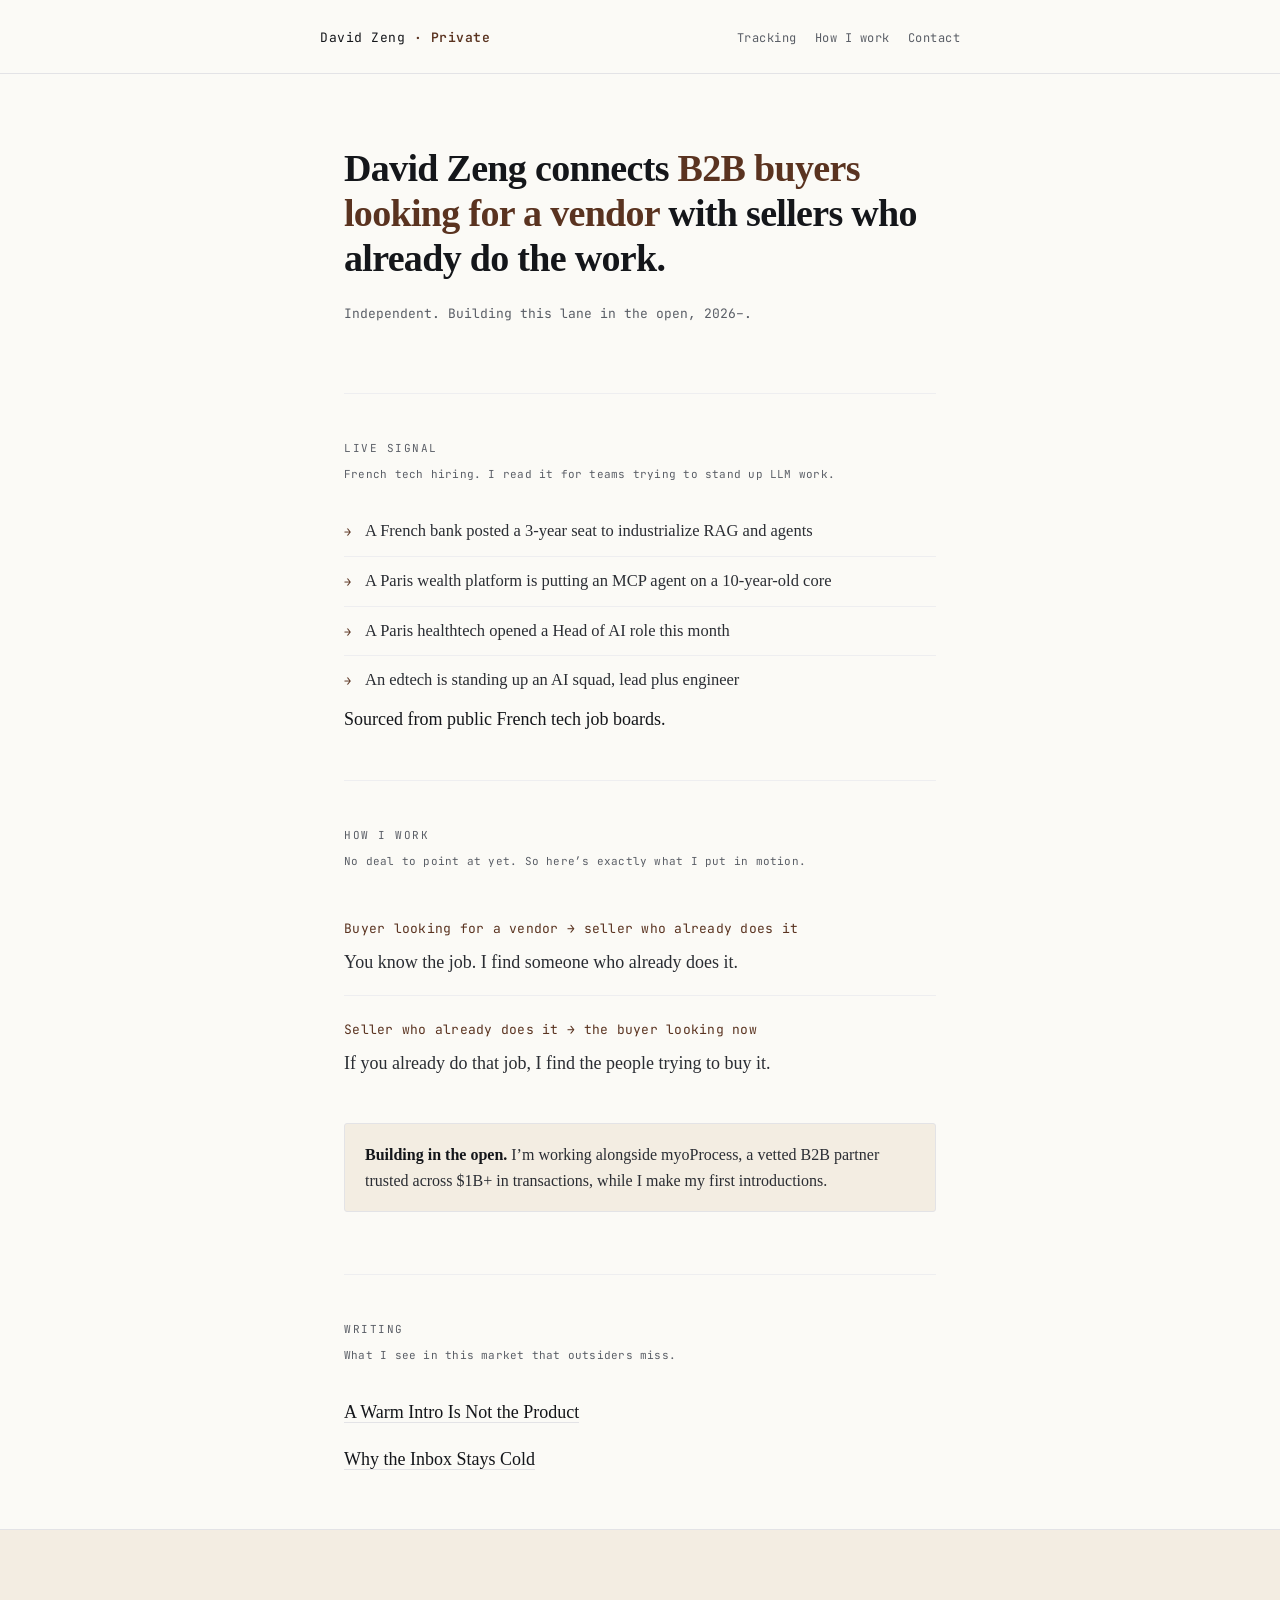
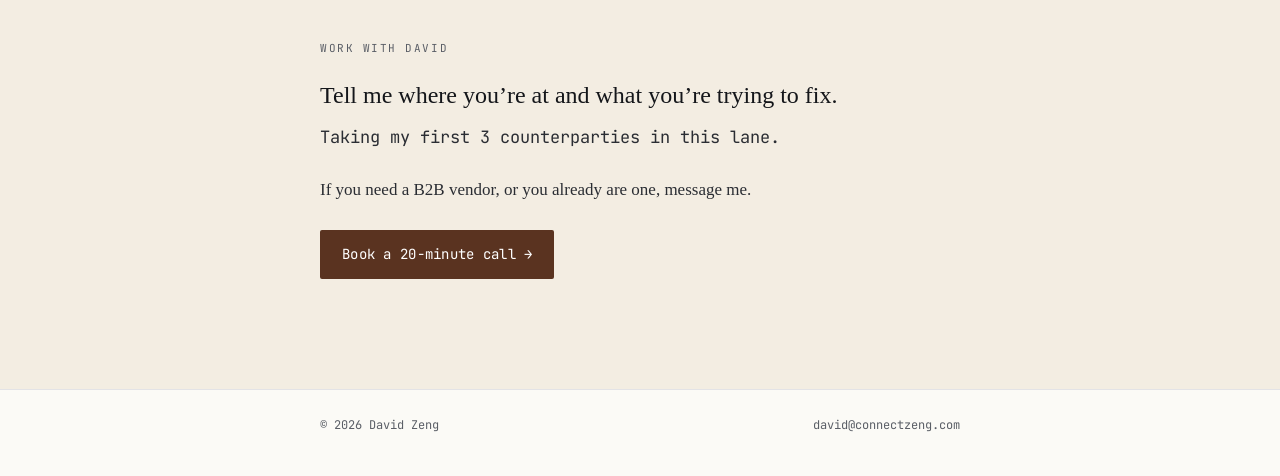
==== index.html @ 93f48856 "Initial commit" ====
<!doctype html>
<html lang="en">
<head>
<meta charset="UTF-8" />
<meta name="viewport" content="width=device-width, initial-scale=1.0" />
<title>David Zeng · Private</title>
<meta name="description" content="David Zeng connects B2B buyers looking for a vendor with sellers who already do the work." />
<style>
  @import url("https://fonts.googleapis.com/css2?family=JetBrains+Mono:wght@400;500;600&display=swap");
  :root{
    /* ---- KNOBS (filled from interview) ---- */
    --accent:#5a3320;--accent-soft:#7a4a30;--bg:#fbfaf6;--bg-soft:#f3ede2;
    /* ---- LOCKED editorial DNA — never edit ---- */
    --ink:#14161a;--ink-soft:#2a2d33;--sub:#5a5e66;--rule:#e3e3e6;--rule-soft:#eeeef0;
    --serif:"Charter","Iowan Old Style","Apple Garamond","Baskerville","Georgia","Times New Roman",serif;
    --mono:"JetBrains Mono","SF Mono","Menlo","Consolas",monospace;
  }
  *{box-sizing:border-box} html{-webkit-text-size-adjust:100%}
  body{margin:0;background:var(--bg);color:var(--ink);font-family:var(--serif);font-size:18px;line-height:1.62;font-feature-settings:"kern" 1,"liga" 1,"onum" 1;-webkit-font-smoothing:antialiased;text-rendering:optimizeLegibility}
  .wrap{max-width:640px;margin:0 auto;padding:0 24px}
  .label{font-family:var(--mono);font-size:11px;letter-spacing:.14em;text-transform:uppercase;color:var(--sub)}
  header{border-bottom:1px solid var(--rule)}
  .topbar{display:flex;align-items:baseline;justify-content:space-between;padding:22px 0;gap:16px}
  .brand{font-family:var(--mono);font-size:13px;letter-spacing:.04em}
  .brand b{color:var(--accent);font-weight:600}
  nav a{font-family:var(--mono);font-size:12px;letter-spacing:.04em;color:var(--sub);text-decoration:none;margin-left:18px}
  nav a:hover{color:var(--accent)}
  .hero{padding:72px 0 56px}
  .hero h1{font-weight:600;font-size:38px;line-height:1.18;letter-spacing:-.018em;margin:0 0 22px}
  .hero h1 .em{color:var(--accent)}
  .hero .meta{font-family:var(--mono);font-size:13px;color:var(--sub)}
  section{padding:46px 0;border-top:1px solid var(--rule-soft)}
  .sec-label{display:block;margin-bottom:8px}
  .sec-note{font-family:var(--mono);font-size:11px;color:var(--sub);margin:0 0 24px;letter-spacing:.02em}
  .feed{list-style:none;margin:0;padding:0}
  .feed li{display:flex;gap:14px;align-items:baseline;padding:11px 0;border-bottom:1px solid var(--rule-soft)}
  .feed li:last-child{border-bottom:0}
  .feed .dot{color:var(--accent);font-family:var(--mono);font-size:12px;flex:none}
  .feed .txt{font-size:16.5px;color:var(--ink-soft)}
  .feed .src{color:var(--sub);font-style:italic;font-size:15px;margin-top:16px}
  .how{margin:0;padding:0;list-style:none}
  .how li{padding:18px 0;border-bottom:1px solid var(--rule-soft)}
  .how li:last-child{border-bottom:0}
  .how .pair{font-family:var(--mono);color:var(--accent);font-size:13px;letter-spacing:.02em}
  .how .desc{display:block;margin-top:6px;color:var(--ink-soft)}
  .openly{background:var(--bg-soft);border:1px solid var(--rule);border-radius:3px;padding:18px 20px;margin-top:26px;font-size:16px;color:var(--ink-soft)}
  .openly b{color:var(--ink);font-weight:600}
  .essays{margin:0;padding:0;list-style:none}
  .essays li{padding:9px 0}
  .essays a{color:var(--ink);text-decoration:none;border-bottom:1px solid var(--rule)}
  .essays a:hover{color:var(--accent);border-color:var(--accent)}
  .cta{background:var(--bg-soft);border-top:1px solid var(--rule)}
  .cta-inner{padding:56px 0 64px}
  .cta h2{font-weight:500;font-size:24px;margin:14px 0 10px}
  .scarcity{font-family:var(--mono);font-size:13px;color:var(--accent-soft);margin:0 0 24px}
  .cta p{color:var(--ink-soft);font-size:17px;max-width:52ch}
  .book{display:inline-block;margin-top:10px;font-family:var(--mono);font-size:14px;letter-spacing:.02em;color:#fff;background:var(--accent);padding:13px 22px;text-decoration:none;border-radius:2px}
  .book:hover{background:var(--accent-soft)}
  footer{border-top:1px solid var(--rule)}
  .foot{padding:26px 0 40px;font-family:var(--mono);font-size:12px;color:var(--sub);display:flex;justify-content:space-between}
  .foot a{color:var(--sub);text-decoration:none}
  @media (max-width:560px){.hero h1{font-size:28px}nav a:first-child{margin-left:0}}
</style>
</head>
<body>
<header>
  <div class="wrap topbar">
    <span class="brand">David Zeng <b>· Private</b></span>
    <nav><a href="#tracking">Tracking</a><a href="#work">How I work</a><a href="#contact">Contact</a></nav>
  </div>
</header>
<main class="wrap">
  <div class="hero">
    <h1>David Zeng connects <span class="em">B2B buyers looking for a vendor</span> with sellers who already do the work.</h1>
    <p class="meta">Independent. Building this lane in the open, 2026&ndash;.</p>
  </div>

  <!-- LIVE SIGNAL — real public-data pulls. NEVER fabricate an item. -->
  <section id="tracking">
    <span class="label sec-label">Live signal</span>
    <p class="sec-note">French tech hiring. I read it for teams trying to stand up LLM work.</p>
    <ul class="feed">
      <li><span class="dot">→</span><span class="txt">A French bank posted a 3-year seat to industrialize RAG and agents</span></li>
      <li><span class="dot">→</span><span class="txt">A Paris wealth platform is putting an MCP agent on a 10-year-old core</span></li>
      <li><span class="dot">→</span><span class="txt">A Paris healthtech opened a Head of AI role this month</span></li>
      <li><span class="dot">→</span><span class="txt">An edtech is standing up an AI squad, lead plus engineer</span></li>
    </ul>
    <p class="feed src">Sourced from public French tech job boards.</p>
  </section>

  <!-- HOW I WORK — the match as a service. LOCKED sec-note. -->
  <section id="work">
    <span class="label sec-label">How I work</span>
    <p class="sec-note">No deal to point at yet. So here&rsquo;s exactly what I put in motion.</p>
    <ul class="how">
      <li>
        <span class="pair">Buyer looking for a vendor &rarr; seller who already does it</span>
        <span class="desc">You know the job. I find someone who already does it.</span>
      </li>
      <li>
        <span class="pair">Seller who already does it &rarr; the buyer looking now</span>
        <span class="desc">If you already do that job, I find the people trying to buy it.</span>
      </li>
    </ul>
    <!-- LOCKED white-label line — never reword. -->
    <p class="openly">
      <b>Building in the open.</b> I&rsquo;m working alongside myoProcess, a vetted B2B partner trusted across $1B+ in transactions, while I make my first introductions.
    </p>
  </section>

  <section id="writing">
    <span class="label sec-label">Writing</span>
    <p class="sec-note">What I see in this market that outsiders miss.</p>
    <ul class="essays">
      <li><a href="thesis-1.html">A Warm Intro Is Not the Product</a></li>
      <li><a href="thesis-2.html">Why the Inbox Stays Cold</a></li>
    </ul>
  </section>
</main>

<section class="cta" id="contact">
  <div class="wrap cta-inner">
    <span class="label">Work with David</span>
    <h2>Tell me where you&rsquo;re at and what you&rsquo;re trying to fix.</h2>
    <p class="scarcity">Taking my first 3 counterparties in this lane.</p>
    <p>If you need a B2B vendor, or you already are one, message me.</p>
    <a class="book" href="https://cal.com/david-zeng/intro-call-with-david" target="_blank" rel="noopener">Book a 20-minute call &rarr;</a>
  </div>
</section>

<footer>
  <div class="wrap foot"><span>&copy; 2026 David Zeng</span><a href="mailto:david@connectzeng.com">david@connectzeng.com</a></div>
</footer>
</body>
</html>
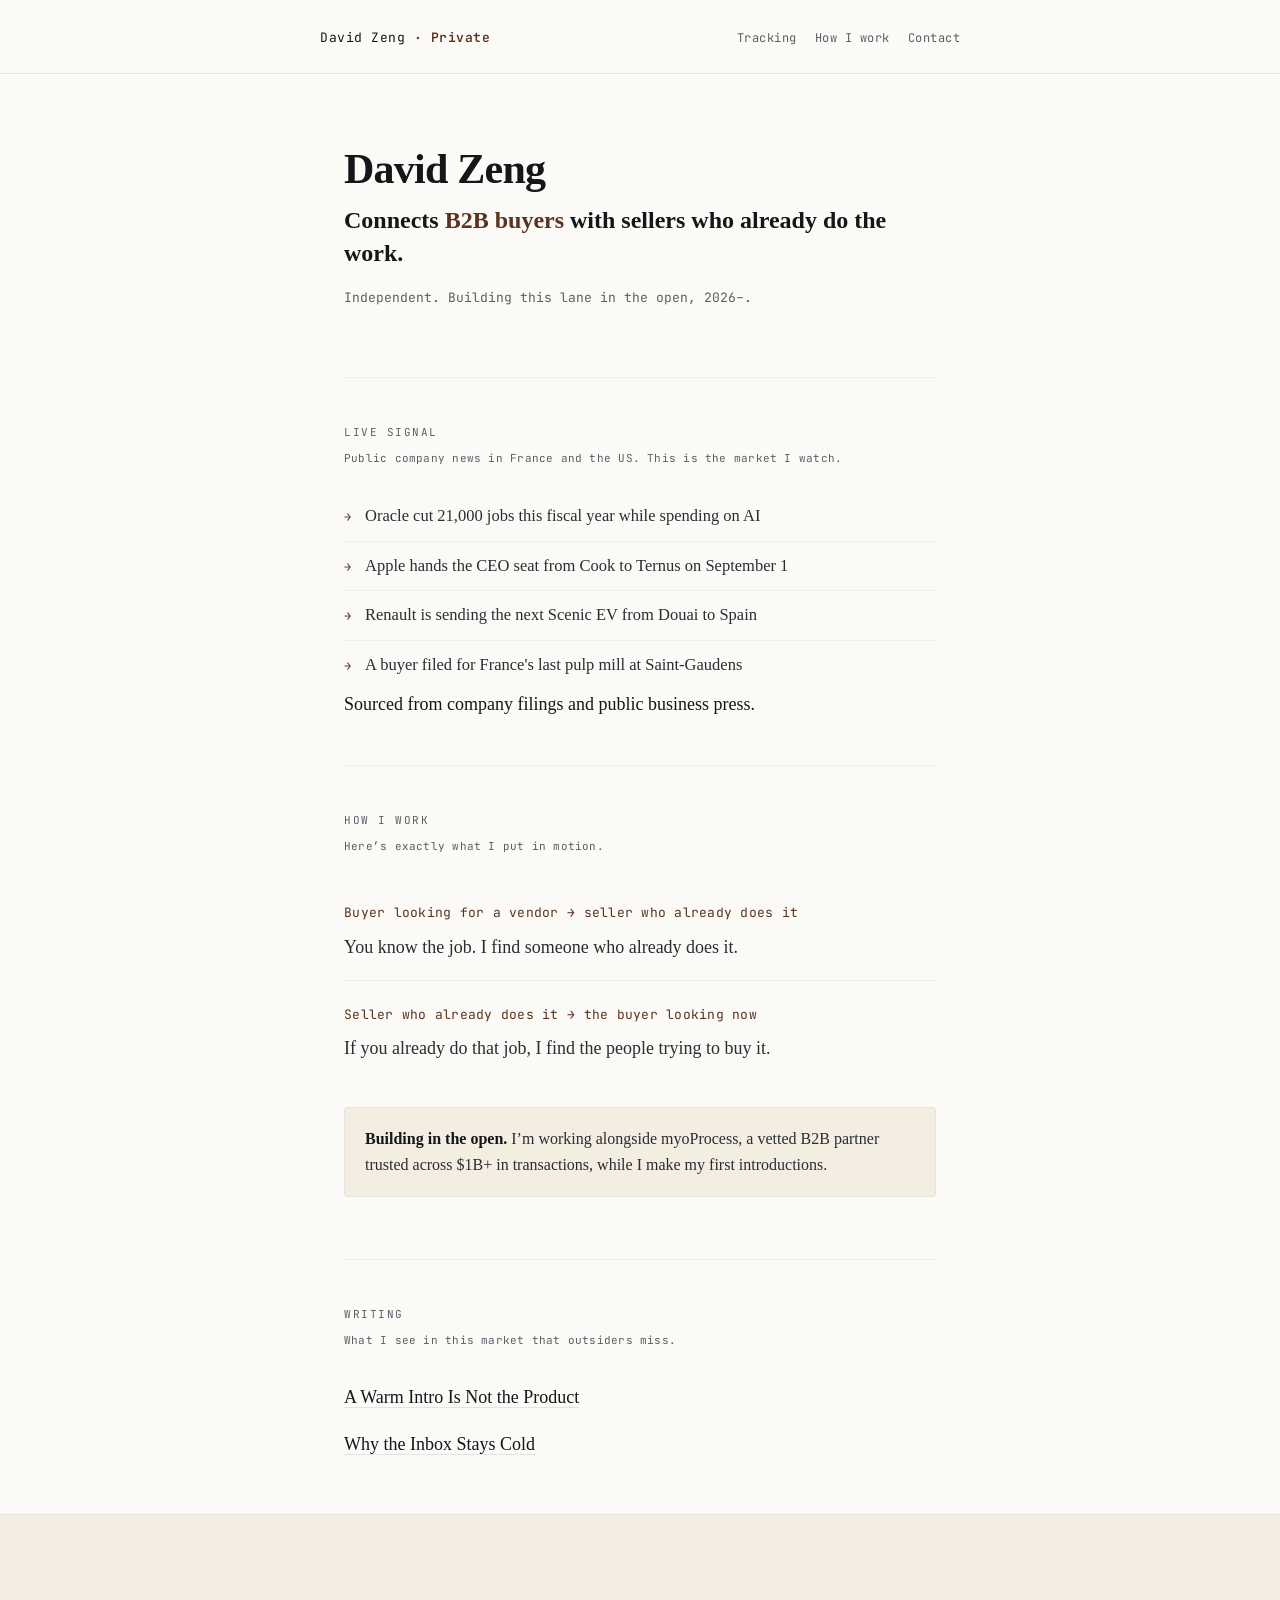
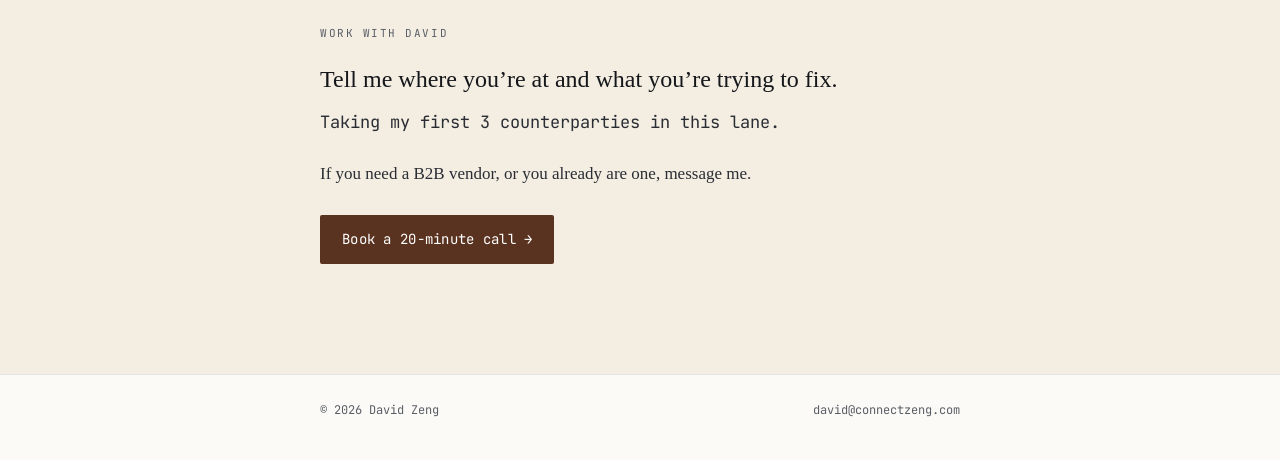
==== commit 37c06fd9: "Improved" ====
--- a/index.html
+++ b/index.html
@@ -4,7 +4,7 @@
 <meta charset="UTF-8" />
 <meta name="viewport" content="width=device-width, initial-scale=1.0" />
 <title>David Zeng · Private</title>
-<meta name="description" content="David Zeng connects B2B buyers looking for a vendor with sellers who already do the work." />
+<meta name="description" content="David Zeng connects B2B buyers with sellers who already do the work." />
 <style>
   @import url("https://fonts.googleapis.com/css2?family=JetBrains+Mono:wght@400;500;600&display=swap");
   :root{
@@ -26,8 +26,9 @@
   nav a{font-family:var(--mono);font-size:12px;letter-spacing:.04em;color:var(--sub);text-decoration:none;margin-left:18px}
   nav a:hover{color:var(--accent)}
   .hero{padding:72px 0 56px}
-  .hero h1{font-weight:600;font-size:38px;line-height:1.18;letter-spacing:-.018em;margin:0 0 22px}
-  .hero h1 .em{color:var(--accent)}
+  .hero h1{font-weight:600;font-size:42px;line-height:1.1;letter-spacing:-.018em;margin:0 0 12px}
+  .hero .claim{font-size:24px;line-height:1.35;font-weight:600;color:var(--ink);margin:0 0 18px}
+  .hero .claim .em{color:var(--accent)}
   .hero .meta{font-family:var(--mono);font-size:13px;color:var(--sub)}
   section{padding:46px 0;border-top:1px solid var(--rule-soft)}
   .sec-label{display:block;margin-bottom:8px}
@@ -59,7 +60,7 @@
   footer{border-top:1px solid var(--rule)}
   .foot{padding:26px 0 40px;font-family:var(--mono);font-size:12px;color:var(--sub);display:flex;justify-content:space-between}
   .foot a{color:var(--sub);text-decoration:none}
-  @media (max-width:560px){.hero h1{font-size:28px}nav a:first-child{margin-left:0}}
+  @media (max-width:560px){.hero h1{font-size:32px}nav a:first-child{margin-left:0}}
 </style>
 </head>
 <body>
@@ -71,27 +72,28 @@
 </header>
 <main class="wrap">
   <div class="hero">
-    <h1>David Zeng connects <span class="em">B2B buyers looking for a vendor</span> with sellers who already do the work.</h1>
+    <h1>David Zeng</h1>
+    <p class="claim">Connects <span class="em">B2B buyers</span> with sellers who already do the work.</p>
     <p class="meta">Independent. Building this lane in the open, 2026&ndash;.</p>
   </div>
 
   <!-- LIVE SIGNAL — real public-data pulls. NEVER fabricate an item. -->
   <section id="tracking">
     <span class="label sec-label">Live signal</span>
-    <p class="sec-note">French tech hiring. I read it for teams trying to stand up LLM work.</p>
+    <p class="sec-note">Public company news in France and the US. This is the market I watch.</p>
     <ul class="feed">
-      <li><span class="dot">→</span><span class="txt">A French bank posted a 3-year seat to industrialize RAG and agents</span></li>
-      <li><span class="dot">→</span><span class="txt">A Paris wealth platform is putting an MCP agent on a 10-year-old core</span></li>
-      <li><span class="dot">→</span><span class="txt">A Paris healthtech opened a Head of AI role this month</span></li>
-      <li><span class="dot">→</span><span class="txt">An edtech is standing up an AI squad, lead plus engineer</span></li>
+      <li><span class="dot">→</span><span class="txt">Oracle cut 21,000 jobs this fiscal year while spending on AI</span></li>
+      <li><span class="dot">→</span><span class="txt">Apple hands the CEO seat from Cook to Ternus on September 1</span></li>
+      <li><span class="dot">→</span><span class="txt">Renault is sending the next Scenic EV from Douai to Spain</span></li>
+      <li><span class="dot">→</span><span class="txt">A buyer filed for France's last pulp mill at Saint-Gaudens</span></li>
     </ul>
-    <p class="feed src">Sourced from public French tech job boards.</p>
+    <p class="feed src">Sourced from company filings and public business press.</p>
   </section>
 
   <!-- HOW I WORK — the match as a service. LOCKED sec-note. -->
   <section id="work">
     <span class="label sec-label">How I work</span>
-    <p class="sec-note">No deal to point at yet. So here&rsquo;s exactly what I put in motion.</p>
+    <p class="sec-note">Here&rsquo;s exactly what I put in motion.</p>
     <ul class="how">
       <li>
         <span class="pair">Buyer looking for a vendor &rarr; seller who already does it</span>
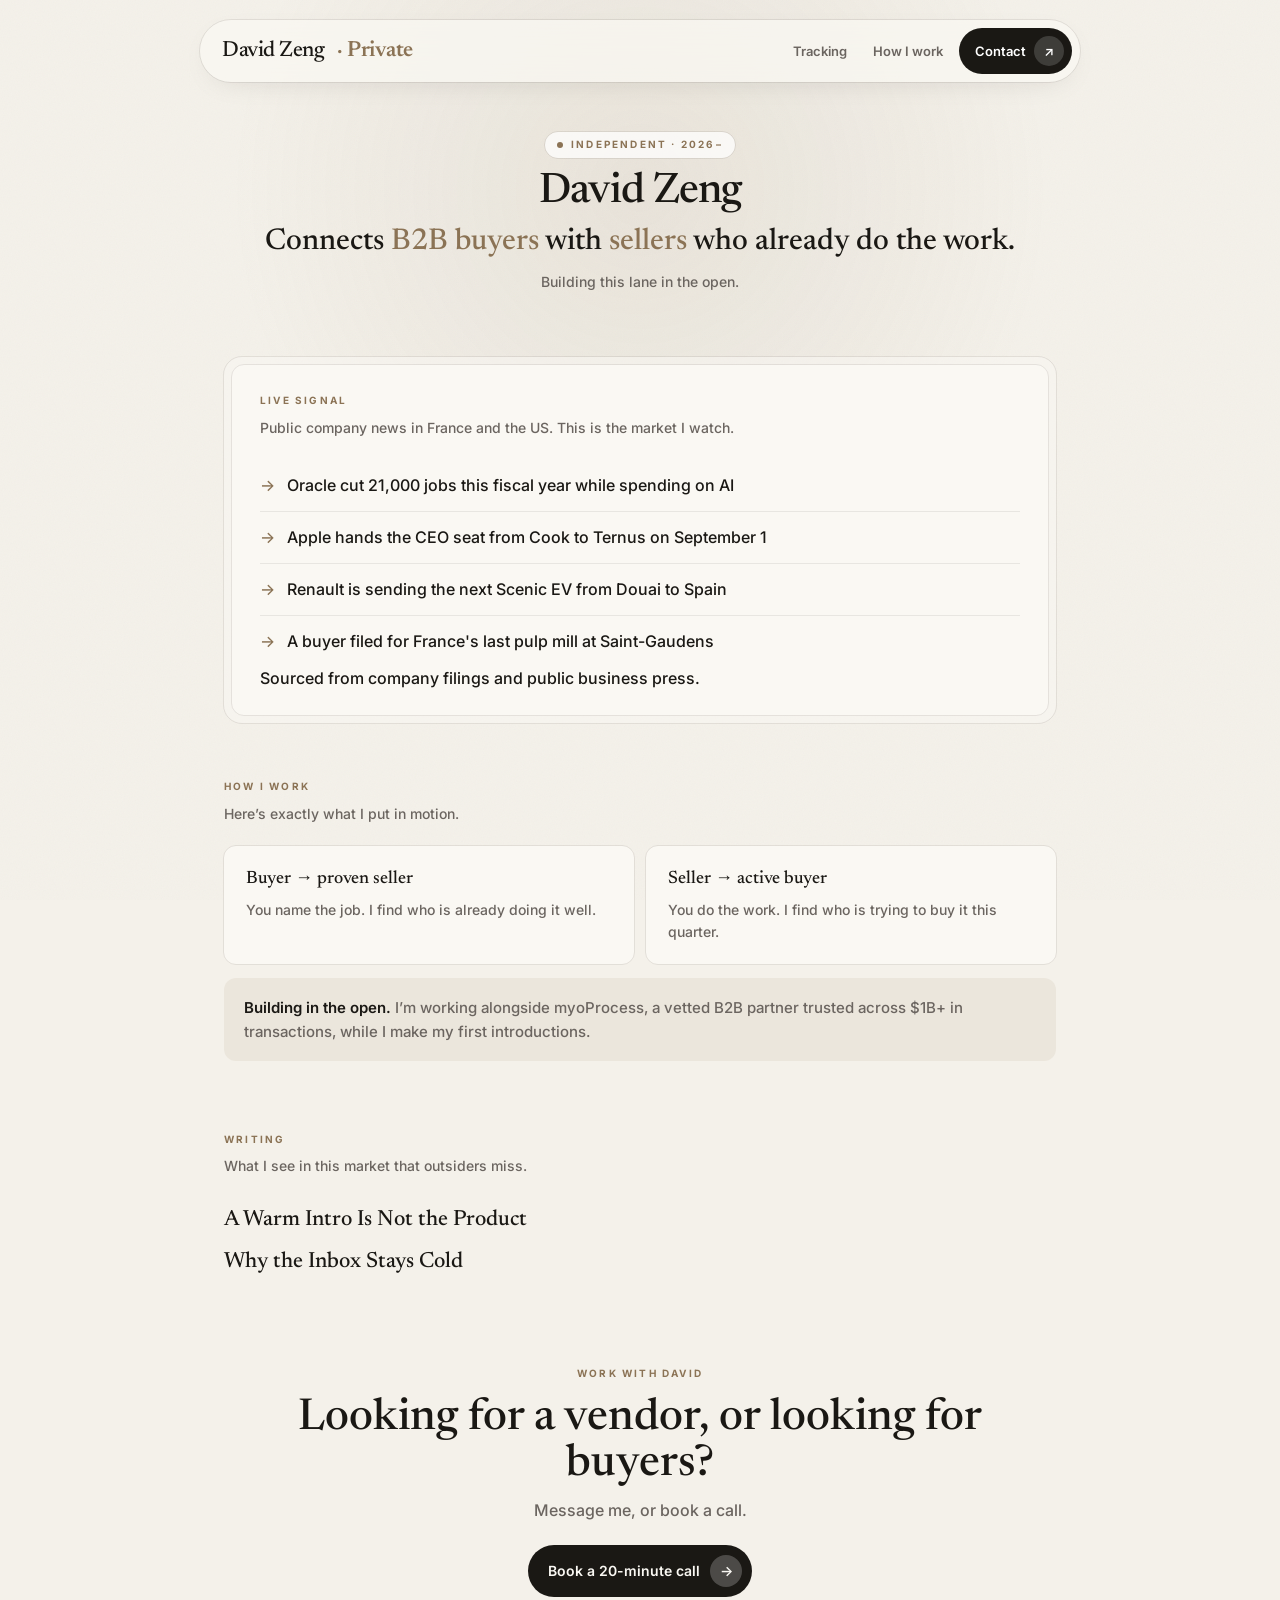
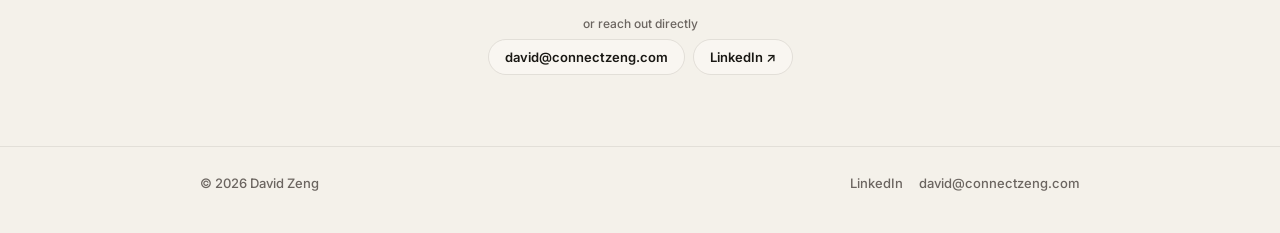
==== commit 8584737f: "Improved visual" ====
--- a/index.html
+++ b/index.html
@@ -5,89 +5,115 @@
 <meta name="viewport" content="width=device-width, initial-scale=1.0" />
 <title>David Zeng · Private</title>
 <meta name="description" content="David Zeng connects B2B buyers with sellers who already do the work." />
+<meta name="theme-color" content="#F4F1EA" />
+<link rel="icon" type="image/svg+xml" href="logo.svg" />
 <style>
-  @import url("https://fonts.googleapis.com/css2?family=JetBrains+Mono:wght@400;500;600&display=swap");
+  @import url("https://fonts.googleapis.com/css2?family=Inter:wght@400;500;600;700&family=Newsreader:opsz,ital,wght@6..72,0,400;6..72,0,500;6..72,0,600;6..72,1,500&display=swap");
   :root{
-    /* ---- KNOBS (filled from interview) ---- */
-    --accent:#5a3320;--accent-soft:#7a4a30;--bg:#fbfaf6;--bg-soft:#f3ede2;
-    /* ---- LOCKED editorial DNA — never edit ---- */
-    --ink:#14161a;--ink-soft:#2a2d33;--sub:#5a5e66;--rule:#e3e3e6;--rule-soft:#eeeef0;
-    --serif:"Charter","Iowan Old Style","Apple Garamond","Baskerville","Georgia","Times New Roman",serif;
-    --mono:"JetBrains Mono","SF Mono","Menlo","Consolas",monospace;
+    --accent:#8B7355;--accent-ink:#1A1814;--bg:#F4F1EA;--surface:#FAF8F3;--chip:#EBE6DC;
+    --ink:#1A1814;--mute:#6B6560;--ring:rgba(26,24,20,.08);
+    --serif:"Newsreader",Georgia,"Times New Roman",serif;
+    --sans:"Inter",system-ui,sans-serif;
   }
   *{box-sizing:border-box} html{-webkit-text-size-adjust:100%}
-  body{margin:0;background:var(--bg);color:var(--ink);font-family:var(--serif);font-size:18px;line-height:1.62;font-feature-settings:"kern" 1,"liga" 1,"onum" 1;-webkit-font-smoothing:antialiased;text-rendering:optimizeLegibility}
-  .wrap{max-width:640px;margin:0 auto;padding:0 24px}
-  .label{font-family:var(--mono);font-size:11px;letter-spacing:.14em;text-transform:uppercase;color:var(--sub)}
-  header{border-bottom:1px solid var(--rule)}
-  .topbar{display:flex;align-items:baseline;justify-content:space-between;padding:22px 0;gap:16px}
-  .brand{font-family:var(--mono);font-size:13px;letter-spacing:.04em}
-  .brand b{color:var(--accent);font-weight:600}
-  nav a{font-family:var(--mono);font-size:12px;letter-spacing:.04em;color:var(--sub);text-decoration:none;margin-left:18px}
-  nav a:hover{color:var(--accent)}
-  .hero{padding:72px 0 56px}
-  .hero h1{font-weight:600;font-size:42px;line-height:1.1;letter-spacing:-.018em;margin:0 0 12px}
-  .hero .claim{font-size:24px;line-height:1.35;font-weight:600;color:var(--ink);margin:0 0 18px}
+  body{margin:0;background:var(--bg);color:var(--ink);font-family:var(--sans);font-size:16px;line-height:1.55;font-weight:500;-webkit-font-smoothing:antialiased}
+  body::before{content:"";position:fixed;inset:0;pointer-events:none;z-index:0;opacity:.035;background-image:url("data:image/svg+xml,%3Csvg xmlns='http://www.w3.org/2000/svg' width='160' height='160'%3E%3Cfilter id='n'%3E%3CfeTurbulence type='fractalNoise' baseFrequency='0.85' numOctaves='3'/%3E%3C/filter%3E%3Crect width='100%25' height='100%25' filter='url(%23n)'/%3E%3C/svg%3E")}
+  body::after{content:"";position:fixed;left:50%;top:-220px;z-index:0;width:820px;height:820px;margin-left:-410px;border-radius:50%;pointer-events:none;background:radial-gradient(closest-side, rgba(139,115,85,.11), transparent)}
+  .wrap{max-width:880px;margin:0 auto;padding:0 24px;position:relative;z-index:1}
+  .label{font-size:10px;letter-spacing:.22em;text-transform:uppercase;color:var(--accent);font-weight:700}
+  header{position:sticky;top:0;z-index:20;padding:20px 16px 0}
+  .topbar{display:flex;align-items:center;justify-content:space-between;gap:16px;max-width:880px;margin:0 auto;padding:8px 8px 8px 22px;border-radius:999px;background:rgba(250,248,243,.72);backdrop-filter:blur(18px);-webkit-backdrop-filter:blur(18px);box-shadow:0 8px 32px -16px rgba(26,24,20,.18);outline:1px solid var(--ring)}
+  .brand{font-family:var(--serif);font-size:22px;font-weight:500;letter-spacing:-.02em;line-height:1;display:inline-block}
+  .brand b{color:var(--accent);font-weight:600;margin-left:.35em}
+  nav{display:flex;align-items:center;gap:6px}
+  nav a{color:var(--mute);text-decoration:none;font-size:13px;font-weight:600;padding:8px 10px}
+  nav a:hover{color:var(--ink)}
+  nav a.nav-cta{display:inline-flex;align-items:center;gap:8px;background:var(--ink);color:#fff;border-radius:999px;padding:8px 8px 8px 16px}
+  nav a.nav-cta:hover{color:#fff}
+  .nav-cta i{display:grid;place-items:center;width:30px;height:30px;border-radius:50%;background:rgba(255,255,255,.16);font-style:normal}
+  .hero{padding:48px 0 36px;text-align:center}
+  .badge{display:inline-flex;align-items:center;gap:8px;border-radius:999px;background:rgba(255,255,255,.72);padding:5px 12px;margin-bottom:12px;font-size:10px;letter-spacing:.22em;text-transform:uppercase;color:var(--accent);font-weight:700;outline:1px solid var(--ring)}
+  .badge span{width:6px;height:6px;border-radius:50%;background:var(--accent)}
+  .hero h1{font-family:var(--serif);font-weight:500;font-size:clamp(28px,4.5vw,42px);line-height:1.05;letter-spacing:-.02em;margin:0 0 10px}
+  .hero .claim{font-family:var(--serif);font-size:clamp(20px,3.2vw,30px);line-height:1.25;font-weight:500;color:var(--ink);margin:0 auto 10px;max-width:none;white-space:nowrap}
   .hero .claim .em{color:var(--accent)}
-  .hero .meta{font-family:var(--mono);font-size:13px;color:var(--sub)}
-  section{padding:46px 0;border-top:1px solid var(--rule-soft)}
+  .hero .meta{color:var(--mute);font-size:14px;margin:0}
+  section{padding:28px 0}
+  .card{background:rgba(250,248,243,.5);border-radius:18px;padding:8px;outline:1px solid var(--ring)}
+  .card-in{background:var(--surface);border-radius:12px;padding:28px 28px 24px;outline:1px solid var(--ring)}
   .sec-label{display:block;margin-bottom:8px}
-  .sec-note{font-family:var(--mono);font-size:11px;color:var(--sub);margin:0 0 24px;letter-spacing:.02em}
+  .sec-note{color:var(--mute);margin:0 0 22px;font-size:14px}
   .feed{list-style:none;margin:0;padding:0}
-  .feed li{display:flex;gap:14px;align-items:baseline;padding:11px 0;border-bottom:1px solid var(--rule-soft)}
+  .feed li{display:flex;gap:12px;align-items:baseline;padding:13px 0;border-bottom:1px solid var(--ring)}
   .feed li:last-child{border-bottom:0}
-  .feed .dot{color:var(--accent);font-family:var(--mono);font-size:12px;flex:none}
-  .feed .txt{font-size:16.5px;color:var(--ink-soft)}
-  .feed .src{color:var(--sub);font-style:italic;font-size:15px;margin-top:16px}
-  .how{margin:0;padding:0;list-style:none}
-  .how li{padding:18px 0;border-bottom:1px solid var(--rule-soft)}
-  .how li:last-child{border-bottom:0}
-  .how .pair{font-family:var(--mono);color:var(--accent);font-size:13px;letter-spacing:.02em}
-  .how .desc{display:block;margin-top:6px;color:var(--ink-soft)}
-  .openly{background:var(--bg-soft);border:1px solid var(--rule);border-radius:3px;padding:18px 20px;margin-top:26px;font-size:16px;color:var(--ink-soft)}
+  .feed .dot{color:var(--accent);flex:none}
+  .feed .txt{font-size:16px;color:var(--ink)}
+  .feed .src{color:var(--mute);font-size:13px;margin:16px 0 0}
+  .how{margin:0;padding:0;list-style:none;display:grid;gap:12px}
+  @media (min-width:700px){.how{grid-template-columns:1fr 1fr}}
+  .how li{background:var(--surface);border-radius:12px;padding:22px;outline:1px solid var(--ring)}
+  .how .pair{display:block;font-family:var(--serif);color:var(--ink);font-size:18px;line-height:1.25}
+  .how .desc{display:block;margin-top:8px;color:var(--mute);font-size:14px}
+  .openly{background:var(--chip);border-radius:12px;padding:18px 20px;margin-top:14px;font-size:15px;color:var(--mute)}
   .openly b{color:var(--ink);font-weight:600}
   .essays{margin:0;padding:0;list-style:none}
-  .essays li{padding:9px 0}
-  .essays a{color:var(--ink);text-decoration:none;border-bottom:1px solid var(--rule)}
-  .essays a:hover{color:var(--accent);border-color:var(--accent)}
-  .cta{background:var(--bg-soft);border-top:1px solid var(--rule)}
-  .cta-inner{padding:56px 0 64px}
-  .cta h2{font-weight:500;font-size:24px;margin:14px 0 10px}
-  .scarcity{font-family:var(--mono);font-size:13px;color:var(--accent-soft);margin:0 0 24px}
-  .cta p{color:var(--ink-soft);font-size:17px;max-width:52ch}
-  .book{display:inline-block;margin-top:10px;font-family:var(--mono);font-size:14px;letter-spacing:.02em;color:#fff;background:var(--accent);padding:13px 22px;text-decoration:none;border-radius:2px}
-  .book:hover{background:var(--accent-soft)}
-  footer{border-top:1px solid var(--rule)}
-  .foot{padding:26px 0 40px;font-family:var(--mono);font-size:12px;color:var(--sub);display:flex;justify-content:space-between}
-  .foot a{color:var(--sub);text-decoration:none}
-  @media (max-width:560px){.hero h1{font-size:32px}nav a:first-child{margin-left:0}}
+  .essays li{padding:4px 0}
+  .essays a{color:var(--ink);text-decoration:none;font-family:var(--serif);font-size:22px}
+  .essays a:hover{color:var(--accent)}
+  .cta{padding:48px 0 72px}
+  .cta-inner{text-align:center}
+  .cta h2{font-family:var(--serif);font-weight:500;font-size:clamp(28px,5vw,44px);line-height:1.05;margin:12px 0 10px}
+  .cta p{color:var(--mute);font-size:16px;max-width:42ch;margin:0 auto}
+  .book{display:inline-flex;align-items:center;gap:10px;margin-top:22px;font-size:14px;font-weight:600;color:#faf8f3;background:var(--ink);padding:10px 10px 10px 20px;text-decoration:none;border-radius:999px}
+  .book i{display:grid;place-items:center;width:32px;height:32px;border-radius:50%;background:rgba(255,255,255,.22);font-style:normal}
+  .contact-direct{display:flex;align-items:center;justify-content:center;gap:10px;margin-top:18px;flex-wrap:wrap}
+  .contact-direct a{color:var(--ink);font-size:13px;font-weight:600;text-decoration:none;padding:7px 16px;border-radius:999px;background:rgba(250,248,243,.8);outline:1px solid var(--ring)}
+  .contact-direct a:hover{outline-color:var(--accent);color:var(--accent)}
+  .contact-direct span{color:var(--mute);font-size:12px;width:100%;text-align:center;margin-bottom:-4px}
+  footer{position:relative;z-index:1;border-top:1px solid var(--ring)}
+  .foot{padding:26px 0 40px;font-size:13px;color:var(--mute);display:flex;justify-content:space-between;align-items:center}
+  .foot a{color:var(--mute);text-decoration:none}
+  .foot a:hover{color:var(--ink)}
+  .foot-links{display:flex;gap:16px}
+  @media (max-width:640px){
+    nav a:not(.nav-cta){display:none}
+    .hero{padding:36px 0 28px}
+    .hero .claim{white-space:normal;max-width:22ch}
+  }
 </style>
 </head>
 <body>
 <header>
-  <div class="wrap topbar">
+  <div class="topbar">
     <span class="brand">David Zeng <b>· Private</b></span>
-    <nav><a href="#tracking">Tracking</a><a href="#work">How I work</a><a href="#contact">Contact</a></nav>
+    <nav>
+      <a href="#tracking">Tracking</a>
+      <a href="#work">How I work</a>
+      <a class="nav-cta" href="#contact">Contact <i>↗</i></a>
+    </nav>
   </div>
 </header>
 <main class="wrap">
   <div class="hero">
+    <div class="badge"><span></span> Independent · 2026–</div>
     <h1>David Zeng</h1>
-    <p class="claim">Connects <span class="em">B2B buyers</span> with sellers who already do the work.</p>
-    <p class="meta">Independent. Building this lane in the open, 2026&ndash;.</p>
+    <p class="claim">Connects <span class="em">B2B buyers</span> with <span class="em">sellers</span> who already do the work.</p>
+    <p class="meta">Building this lane in the open.</p>
   </div>
 
   <!-- LIVE SIGNAL — real public-data pulls. NEVER fabricate an item. -->
   <section id="tracking">
-    <span class="label sec-label">Live signal</span>
-    <p class="sec-note">Public company news in France and the US. This is the market I watch.</p>
-    <ul class="feed">
-      <li><span class="dot">→</span><span class="txt">Oracle cut 21,000 jobs this fiscal year while spending on AI</span></li>
-      <li><span class="dot">→</span><span class="txt">Apple hands the CEO seat from Cook to Ternus on September 1</span></li>
-      <li><span class="dot">→</span><span class="txt">Renault is sending the next Scenic EV from Douai to Spain</span></li>
-      <li><span class="dot">→</span><span class="txt">A buyer filed for France's last pulp mill at Saint-Gaudens</span></li>
-    </ul>
-    <p class="feed src">Sourced from company filings and public business press.</p>
+    <div class="card"><div class="card-in">
+      <span class="label sec-label">Live signal</span>
+      <p class="sec-note">Public company news in France and the US. This is the market I watch.</p>
+      <ul class="feed">
+        <li><span class="dot">→</span><span class="txt">Oracle cut 21,000 jobs this fiscal year while spending on AI</span></li>
+        <li><span class="dot">→</span><span class="txt">Apple hands the CEO seat from Cook to Ternus on September 1</span></li>
+        <li><span class="dot">→</span><span class="txt">Renault is sending the next Scenic EV from Douai to Spain</span></li>
+        <li><span class="dot">→</span><span class="txt">A buyer filed for France's last pulp mill at Saint-Gaudens</span></li>
+      </ul>
+      <p class="feed src">Sourced from company filings and public business press.</p>
+    </div></div>
   </section>
 
   <!-- HOW I WORK — the match as a service. LOCKED sec-note. -->
@@ -96,12 +122,12 @@
     <p class="sec-note">Here&rsquo;s exactly what I put in motion.</p>
     <ul class="how">
       <li>
-        <span class="pair">Buyer looking for a vendor &rarr; seller who already does it</span>
-        <span class="desc">You know the job. I find someone who already does it.</span>
+        <span class="pair">Buyer → proven seller</span>
+        <span class="desc">You name the job. I find who is already doing it well.</span>
       </li>
       <li>
-        <span class="pair">Seller who already does it &rarr; the buyer looking now</span>
-        <span class="desc">If you already do that job, I find the people trying to buy it.</span>
+        <span class="pair">Seller → active buyer</span>
+        <span class="desc">You do the work. I find who is trying to buy it this quarter.</span>
       </li>
     </ul>
     <!-- LOCKED white-label line — never reword. -->
@@ -123,15 +149,25 @@
 <section class="cta" id="contact">
   <div class="wrap cta-inner">
     <span class="label">Work with David</span>
-    <h2>Tell me where you&rsquo;re at and what you&rsquo;re trying to fix.</h2>
-    <p class="scarcity">Taking my first 3 counterparties in this lane.</p>
-    <p>If you need a B2B vendor, or you already are one, message me.</p>
-    <a class="book" href="https://cal.com/david-zeng/intro-call-with-david" target="_blank" rel="noopener">Book a 20-minute call &rarr;</a>
+    <h2>Looking for a vendor, or looking for buyers?</h2>
+    <p>Message me, or book a call.</p>
+    <a class="book" href="https://cal.com/david-zeng/intro-call-with-david" target="_blank" rel="noopener">Book a 20-minute call <i>→</i></a>
+    <div class="contact-direct">
+      <span>or reach out directly</span>
+      <a href="mailto:david@connectzeng.com">david@connectzeng.com</a>
+      <a href="https://www.linkedin.com/in/david-zeng/" target="_blank" rel="noopener">LinkedIn ↗</a>
+    </div>
   </div>
 </section>
 
 <footer>
-  <div class="wrap foot"><span>&copy; 2026 David Zeng</span><a href="mailto:david@connectzeng.com">david@connectzeng.com</a></div>
+  <div class="wrap foot">
+    <span>© 2026 David Zeng</span>
+    <div class="foot-links">
+      <a href="https://www.linkedin.com/in/david-zeng/" target="_blank" rel="noopener">LinkedIn</a>
+      <a href="mailto:david@connectzeng.com">david@connectzeng.com</a>
+    </div>
+  </div>
 </footer>
 </body>
 </html>
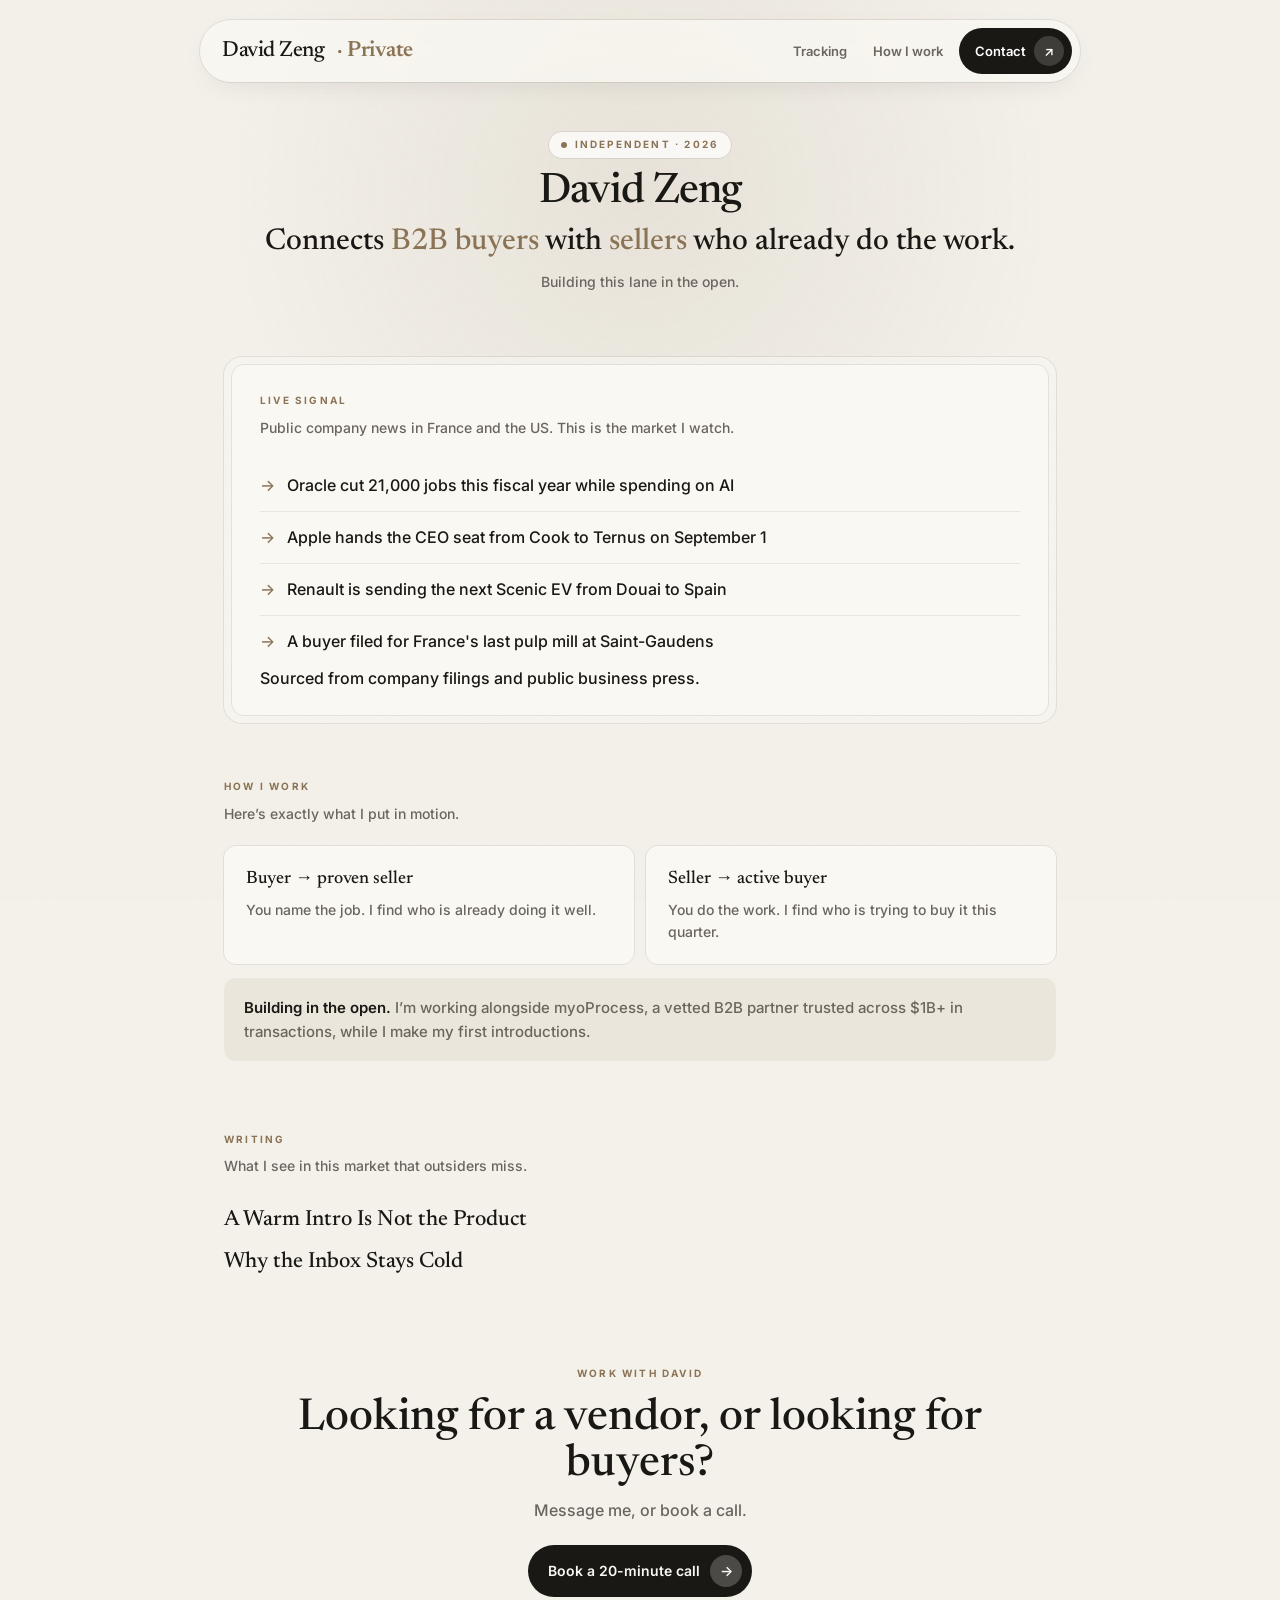
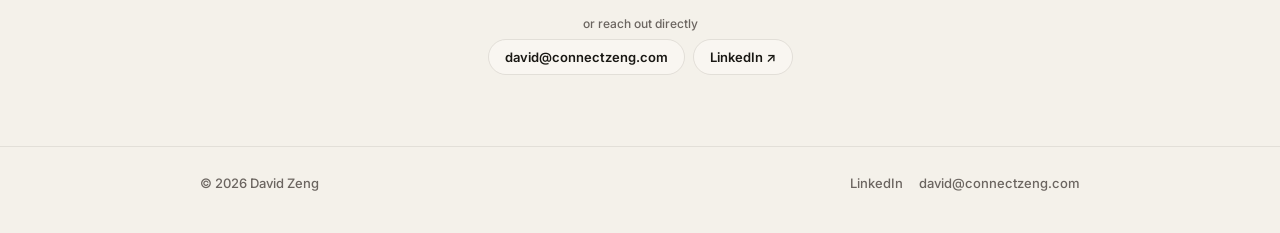
==== commit 5886bbff: "remove dash" ====
--- a/index.html
+++ b/index.html
@@ -95,7 +95,7 @@
 </header>
 <main class="wrap">
   <div class="hero">
-    <div class="badge"><span></span> Independent · 2026–</div>
+    <div class="badge"><span></span> Independent · 2026</div>
     <h1>David Zeng</h1>
     <p class="claim">Connects <span class="em">B2B buyers</span> with <span class="em">sellers</span> who already do the work.</p>
     <p class="meta">Building this lane in the open.</p>
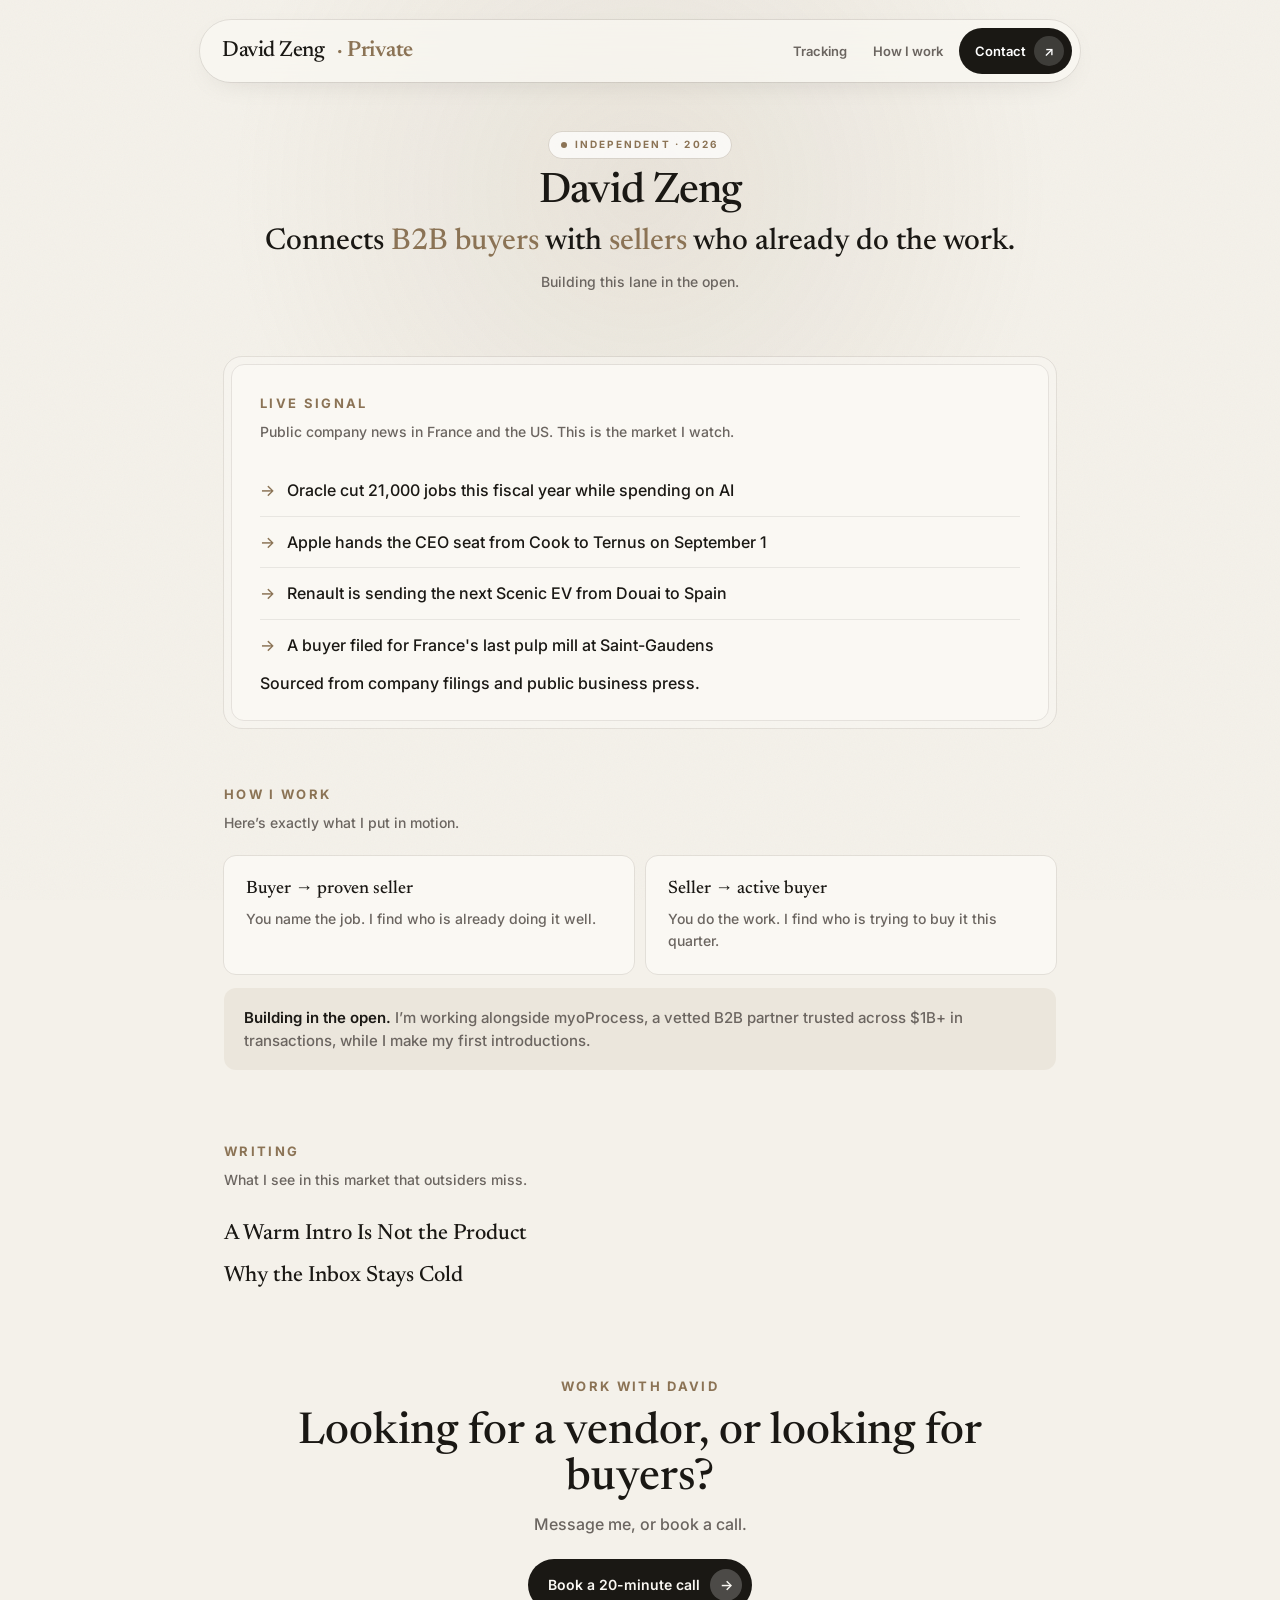
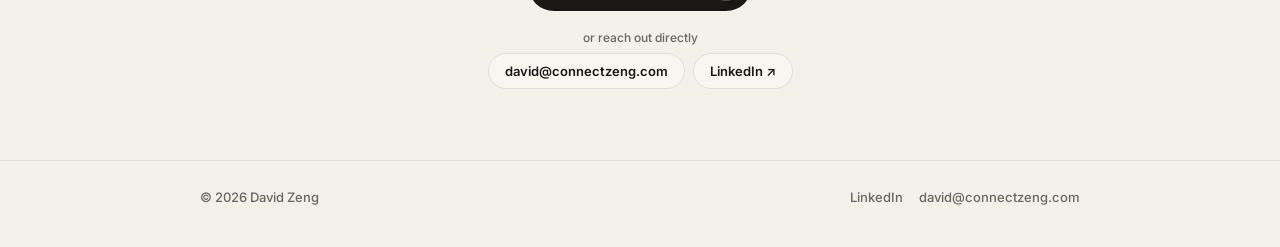
==== commit 107c9116: "Font size" ====
--- a/index.html
+++ b/index.html
@@ -20,7 +20,7 @@
   body::before{content:"";position:fixed;inset:0;pointer-events:none;z-index:0;opacity:.035;background-image:url("data:image/svg+xml,%3Csvg xmlns='http://www.w3.org/2000/svg' width='160' height='160'%3E%3Cfilter id='n'%3E%3CfeTurbulence type='fractalNoise' baseFrequency='0.85' numOctaves='3'/%3E%3C/filter%3E%3Crect width='100%25' height='100%25' filter='url(%23n)'/%3E%3C/svg%3E")}
   body::after{content:"";position:fixed;left:50%;top:-220px;z-index:0;width:820px;height:820px;margin-left:-410px;border-radius:50%;pointer-events:none;background:radial-gradient(closest-side, rgba(139,115,85,.11), transparent)}
   .wrap{max-width:880px;margin:0 auto;padding:0 24px;position:relative;z-index:1}
-  .label{font-size:10px;letter-spacing:.22em;text-transform:uppercase;color:var(--accent);font-weight:700}
+  .label{font-size:13px;letter-spacing:.18em;text-transform:uppercase;color:var(--accent);font-weight:700}
   header{position:sticky;top:0;z-index:20;padding:20px 16px 0}
   .topbar{display:flex;align-items:center;justify-content:space-between;gap:16px;max-width:880px;margin:0 auto;padding:8px 8px 8px 22px;border-radius:999px;background:rgba(250,248,243,.72);backdrop-filter:blur(18px);-webkit-backdrop-filter:blur(18px);box-shadow:0 8px 32px -16px rgba(26,24,20,.18);outline:1px solid var(--ring)}
   .brand{font-family:var(--serif);font-size:22px;font-weight:500;letter-spacing:-.02em;line-height:1;display:inline-block}
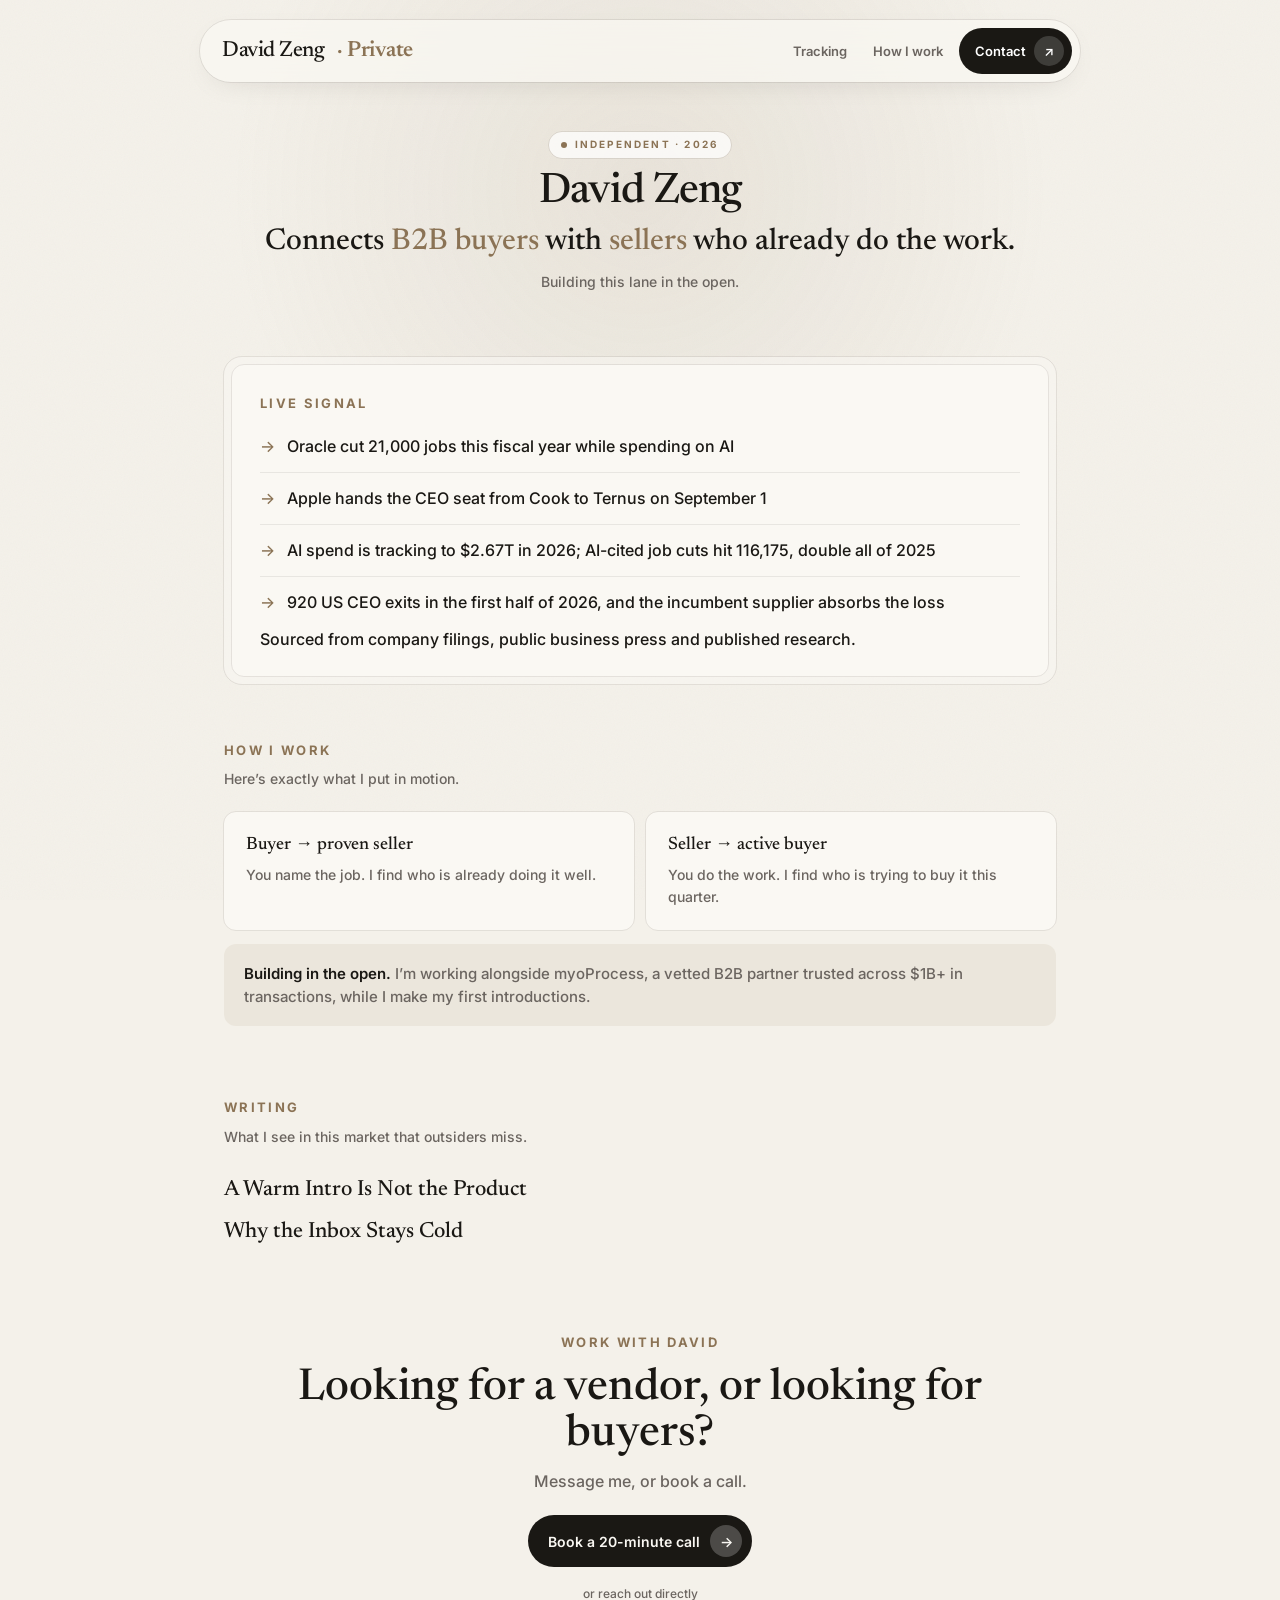
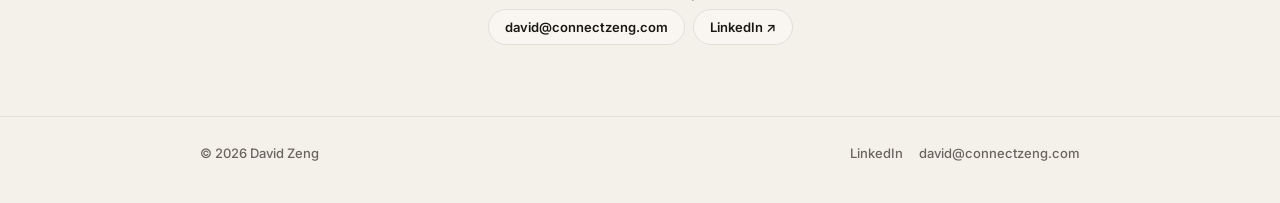
==== commit 4e2a03b9: "Smooth anchor scroll, 2026 signal data" ====
--- a/index.html
+++ b/index.html
@@ -16,6 +16,8 @@
     --sans:"Inter",system-ui,sans-serif;
   }
   *{box-sizing:border-box} html{-webkit-text-size-adjust:100%}
+  @media (prefers-reduced-motion:no-preference){html{scroll-behavior:smooth}}
+  section{scroll-margin-top:100px}
   body{margin:0;background:var(--bg);color:var(--ink);font-family:var(--sans);font-size:16px;line-height:1.55;font-weight:500;-webkit-font-smoothing:antialiased}
   body::before{content:"";position:fixed;inset:0;pointer-events:none;z-index:0;opacity:.035;background-image:url("data:image/svg+xml,%3Csvg xmlns='http://www.w3.org/2000/svg' width='160' height='160'%3E%3Cfilter id='n'%3E%3CfeTurbulence type='fractalNoise' baseFrequency='0.85' numOctaves='3'/%3E%3C/filter%3E%3Crect width='100%25' height='100%25' filter='url(%23n)'/%3E%3C/svg%3E")}
   body::after{content:"";position:fixed;left:50%;top:-220px;z-index:0;width:820px;height:820px;margin-left:-410px;border-radius:50%;pointer-events:none;background:radial-gradient(closest-side, rgba(139,115,85,.11), transparent)}
@@ -101,18 +103,17 @@
     <p class="meta">Building this lane in the open.</p>
   </div>
 
-  <!-- LIVE SIGNAL — real public-data pulls. NEVER fabricate an item. -->
+  <!-- LIVE SIGNAL — real public-data pulls plus pattern statements. NEVER fabricate an item. -->
   <section id="tracking">
     <div class="card"><div class="card-in">
       <span class="label sec-label">Live signal</span>
-      <p class="sec-note">Public company news in France and the US. This is the market I watch.</p>
       <ul class="feed">
         <li><span class="dot">→</span><span class="txt">Oracle cut 21,000 jobs this fiscal year while spending on AI</span></li>
         <li><span class="dot">→</span><span class="txt">Apple hands the CEO seat from Cook to Ternus on September 1</span></li>
-        <li><span class="dot">→</span><span class="txt">Renault is sending the next Scenic EV from Douai to Spain</span></li>
-        <li><span class="dot">→</span><span class="txt">A buyer filed for France's last pulp mill at Saint-Gaudens</span></li>
+        <li><span class="dot">→</span><span class="txt">AI spend is tracking to $2.67T in 2026; AI-cited job cuts hit 116,175, double all of 2025</span></li>
+        <li><span class="dot">→</span><span class="txt">920 US CEO exits in the first half of 2026, and the incumbent supplier absorbs the loss</span></li>
       </ul>
-      <p class="feed src">Sourced from company filings and public business press.</p>
+      <p class="feed src">Sourced from company filings, public business press and published research.</p>
     </div></div>
   </section>
 
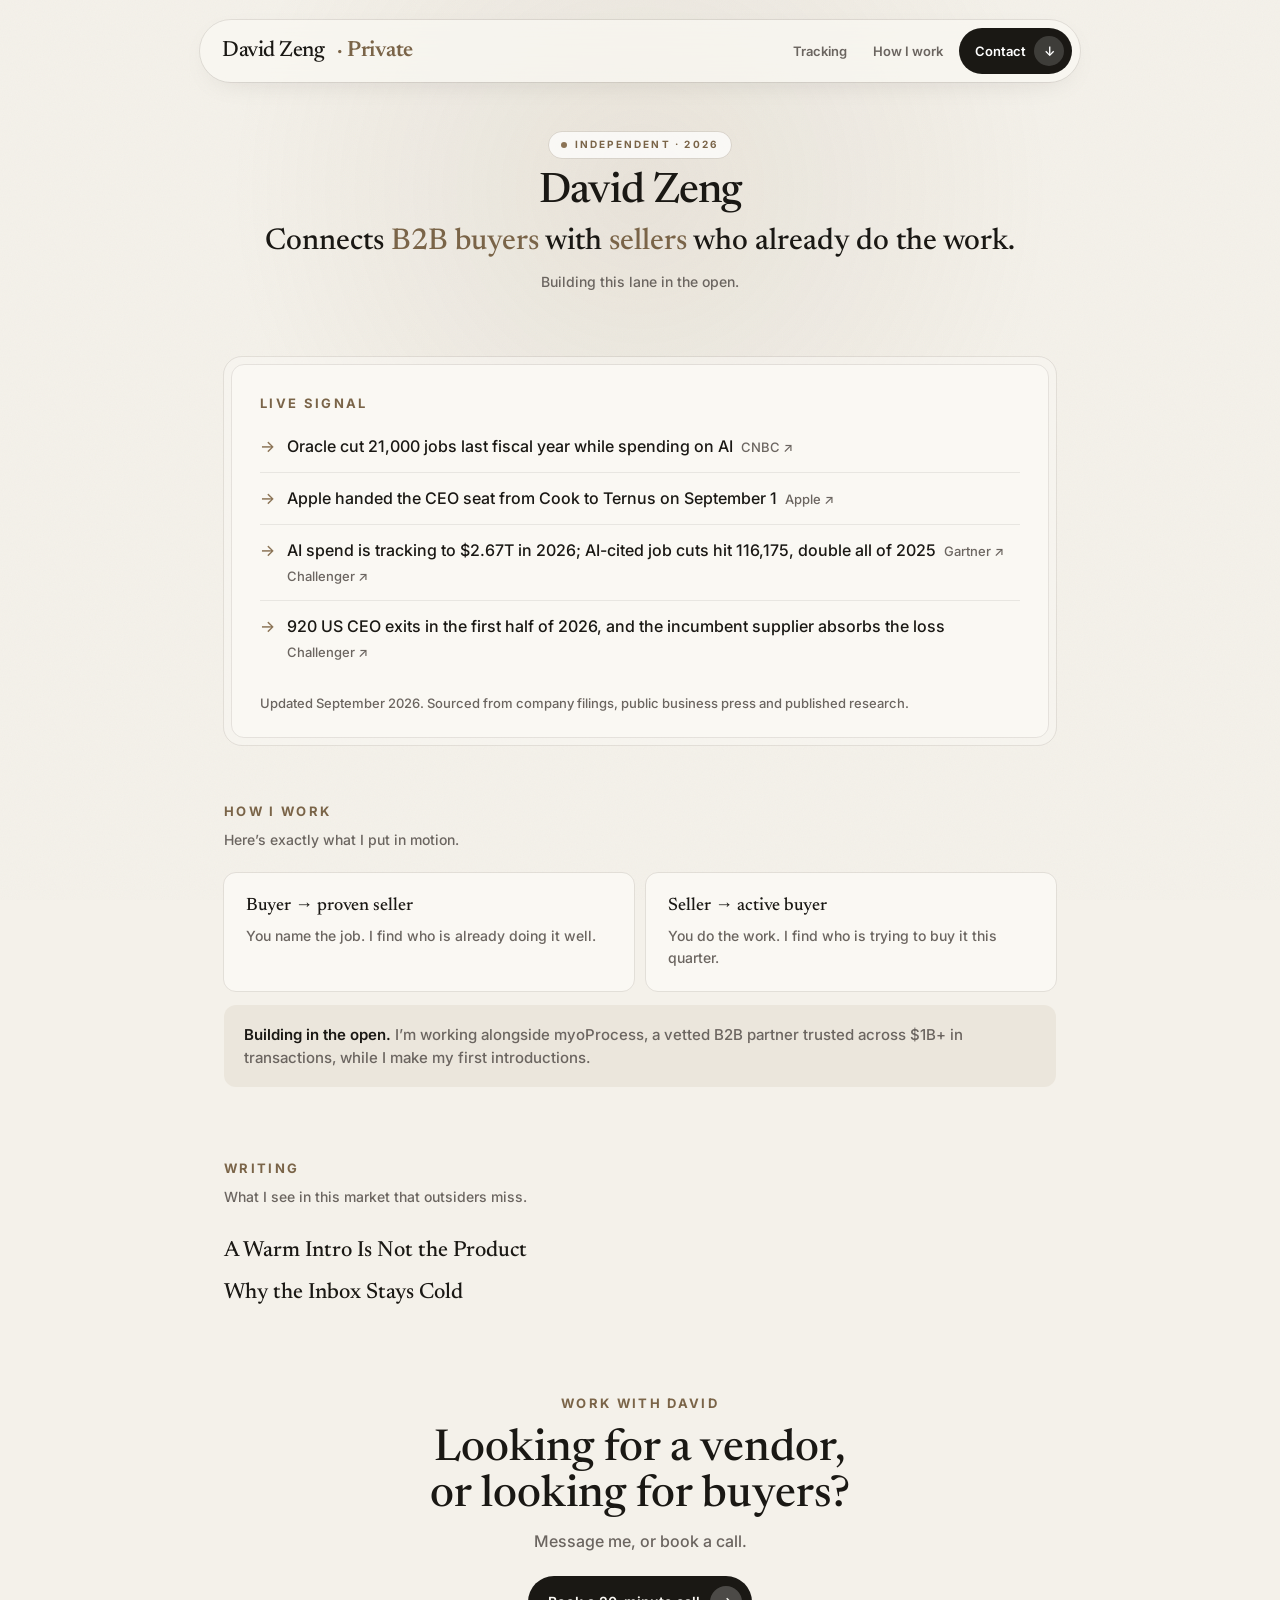
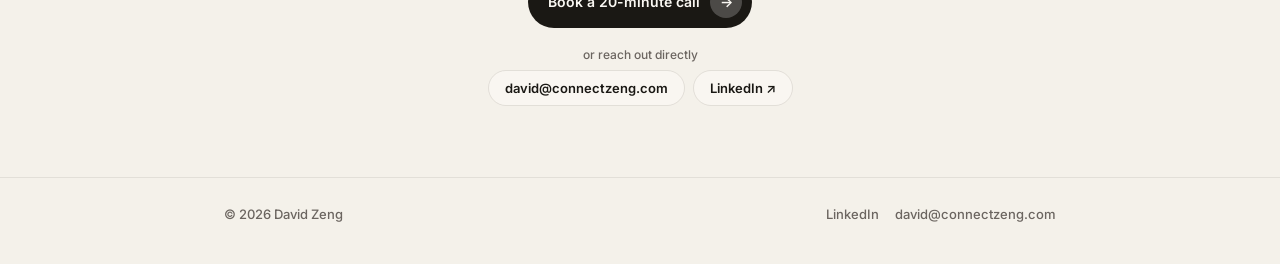
==== commit d2acbe05: "Audit fixes: shared CSS, link previews, clean essay URLs - Stop tracking .pi/ (was publicly served) " ====
--- a/index.html
+++ b/index.html
@@ -5,84 +5,24 @@
 <meta name="viewport" content="width=device-width, initial-scale=1.0" />
 <title>David Zeng · Private</title>
 <meta name="description" content="David Zeng connects B2B buyers with sellers who already do the work." />
+<link rel="canonical" href="https://connectzeng.com/" />
+<meta property="og:type" content="website" />
+<meta property="og:site_name" content="David Zeng" />
+<meta property="og:title" content="David Zeng · Private" />
+<meta property="og:description" content="David Zeng connects B2B buyers with sellers who already do the work." />
+<meta property="og:url" content="https://connectzeng.com/" />
+<meta property="og:image" content="https://connectzeng.com/og.png" />
+<meta property="og:image:width" content="1200" />
+<meta property="og:image:height" content="630" />
+<meta property="og:image:alt" content="David Zeng connects B2B buyers with sellers who already do the work." />
+<meta name="twitter:card" content="summary_large_image" />
 <meta name="theme-color" content="#F4F1EA" />
 <link rel="icon" type="image/svg+xml" href="logo.svg" />
-<style>
-  @import url("https://fonts.googleapis.com/css2?family=Inter:wght@400;500;600;700&family=Newsreader:opsz,ital,wght@6..72,0,400;6..72,0,500;6..72,0,600;6..72,1,500&display=swap");
-  :root{
-    --accent:#8B7355;--accent-ink:#1A1814;--bg:#F4F1EA;--surface:#FAF8F3;--chip:#EBE6DC;
-    --ink:#1A1814;--mute:#6B6560;--ring:rgba(26,24,20,.08);
-    --serif:"Newsreader",Georgia,"Times New Roman",serif;
-    --sans:"Inter",system-ui,sans-serif;
-  }
-  *{box-sizing:border-box} html{-webkit-text-size-adjust:100%}
-  @media (prefers-reduced-motion:no-preference){html{scroll-behavior:smooth}}
-  section{scroll-margin-top:100px}
-  body{margin:0;background:var(--bg);color:var(--ink);font-family:var(--sans);font-size:16px;line-height:1.55;font-weight:500;-webkit-font-smoothing:antialiased}
-  body::before{content:"";position:fixed;inset:0;pointer-events:none;z-index:0;opacity:.035;background-image:url("data:image/svg+xml,%3Csvg xmlns='http://www.w3.org/2000/svg' width='160' height='160'%3E%3Cfilter id='n'%3E%3CfeTurbulence type='fractalNoise' baseFrequency='0.85' numOctaves='3'/%3E%3C/filter%3E%3Crect width='100%25' height='100%25' filter='url(%23n)'/%3E%3C/svg%3E")}
-  body::after{content:"";position:fixed;left:50%;top:-220px;z-index:0;width:820px;height:820px;margin-left:-410px;border-radius:50%;pointer-events:none;background:radial-gradient(closest-side, rgba(139,115,85,.11), transparent)}
-  .wrap{max-width:880px;margin:0 auto;padding:0 24px;position:relative;z-index:1}
-  .label{font-size:13px;letter-spacing:.18em;text-transform:uppercase;color:var(--accent);font-weight:700}
-  header{position:sticky;top:0;z-index:20;padding:20px 16px 0}
-  .topbar{display:flex;align-items:center;justify-content:space-between;gap:16px;max-width:880px;margin:0 auto;padding:8px 8px 8px 22px;border-radius:999px;background:rgba(250,248,243,.72);backdrop-filter:blur(18px);-webkit-backdrop-filter:blur(18px);box-shadow:0 8px 32px -16px rgba(26,24,20,.18);outline:1px solid var(--ring)}
-  .brand{font-family:var(--serif);font-size:22px;font-weight:500;letter-spacing:-.02em;line-height:1;display:inline-block}
-  .brand b{color:var(--accent);font-weight:600;margin-left:.35em}
-  nav{display:flex;align-items:center;gap:6px}
-  nav a{color:var(--mute);text-decoration:none;font-size:13px;font-weight:600;padding:8px 10px}
-  nav a:hover{color:var(--ink)}
-  nav a.nav-cta{display:inline-flex;align-items:center;gap:8px;background:var(--ink);color:#fff;border-radius:999px;padding:8px 8px 8px 16px}
-  nav a.nav-cta:hover{color:#fff}
-  .nav-cta i{display:grid;place-items:center;width:30px;height:30px;border-radius:50%;background:rgba(255,255,255,.16);font-style:normal}
-  .hero{padding:48px 0 36px;text-align:center}
-  .badge{display:inline-flex;align-items:center;gap:8px;border-radius:999px;background:rgba(255,255,255,.72);padding:5px 12px;margin-bottom:12px;font-size:10px;letter-spacing:.22em;text-transform:uppercase;color:var(--accent);font-weight:700;outline:1px solid var(--ring)}
-  .badge span{width:6px;height:6px;border-radius:50%;background:var(--accent)}
-  .hero h1{font-family:var(--serif);font-weight:500;font-size:clamp(28px,4.5vw,42px);line-height:1.05;letter-spacing:-.02em;margin:0 0 10px}
-  .hero .claim{font-family:var(--serif);font-size:clamp(20px,3.2vw,30px);line-height:1.25;font-weight:500;color:var(--ink);margin:0 auto 10px;max-width:none;white-space:nowrap}
-  .hero .claim .em{color:var(--accent)}
-  .hero .meta{color:var(--mute);font-size:14px;margin:0}
-  section{padding:28px 0}
-  .card{background:rgba(250,248,243,.5);border-radius:18px;padding:8px;outline:1px solid var(--ring)}
-  .card-in{background:var(--surface);border-radius:12px;padding:28px 28px 24px;outline:1px solid var(--ring)}
-  .sec-label{display:block;margin-bottom:8px}
-  .sec-note{color:var(--mute);margin:0 0 22px;font-size:14px}
-  .feed{list-style:none;margin:0;padding:0}
-  .feed li{display:flex;gap:12px;align-items:baseline;padding:13px 0;border-bottom:1px solid var(--ring)}
-  .feed li:last-child{border-bottom:0}
-  .feed .dot{color:var(--accent);flex:none}
-  .feed .txt{font-size:16px;color:var(--ink)}
-  .feed .src{color:var(--mute);font-size:13px;margin:16px 0 0}
-  .how{margin:0;padding:0;list-style:none;display:grid;gap:12px}
-  @media (min-width:700px){.how{grid-template-columns:1fr 1fr}}
-  .how li{background:var(--surface);border-radius:12px;padding:22px;outline:1px solid var(--ring)}
-  .how .pair{display:block;font-family:var(--serif);color:var(--ink);font-size:18px;line-height:1.25}
-  .how .desc{display:block;margin-top:8px;color:var(--mute);font-size:14px}
-  .openly{background:var(--chip);border-radius:12px;padding:18px 20px;margin-top:14px;font-size:15px;color:var(--mute)}
-  .openly b{color:var(--ink);font-weight:600}
-  .essays{margin:0;padding:0;list-style:none}
-  .essays li{padding:4px 0}
-  .essays a{color:var(--ink);text-decoration:none;font-family:var(--serif);font-size:22px}
-  .essays a:hover{color:var(--accent)}
-  .cta{padding:48px 0 72px}
-  .cta-inner{text-align:center}
-  .cta h2{font-family:var(--serif);font-weight:500;font-size:clamp(28px,5vw,44px);line-height:1.05;margin:12px 0 10px}
-  .cta p{color:var(--mute);font-size:16px;max-width:42ch;margin:0 auto}
-  .book{display:inline-flex;align-items:center;gap:10px;margin-top:22px;font-size:14px;font-weight:600;color:#faf8f3;background:var(--ink);padding:10px 10px 10px 20px;text-decoration:none;border-radius:999px}
-  .book i{display:grid;place-items:center;width:32px;height:32px;border-radius:50%;background:rgba(255,255,255,.22);font-style:normal}
-  .contact-direct{display:flex;align-items:center;justify-content:center;gap:10px;margin-top:18px;flex-wrap:wrap}
-  .contact-direct a{color:var(--ink);font-size:13px;font-weight:600;text-decoration:none;padding:7px 16px;border-radius:999px;background:rgba(250,248,243,.8);outline:1px solid var(--ring)}
-  .contact-direct a:hover{outline-color:var(--accent);color:var(--accent)}
-  .contact-direct span{color:var(--mute);font-size:12px;width:100%;text-align:center;margin-bottom:-4px}
-  footer{position:relative;z-index:1;border-top:1px solid var(--ring)}
-  .foot{padding:26px 0 40px;font-size:13px;color:var(--mute);display:flex;justify-content:space-between;align-items:center}
-  .foot a{color:var(--mute);text-decoration:none}
-  .foot a:hover{color:var(--ink)}
-  .foot-links{display:flex;gap:16px}
-  @media (max-width:640px){
-    nav a:not(.nav-cta){display:none}
-    .hero{padding:36px 0 28px}
-    .hero .claim{white-space:normal;max-width:22ch}
-  }
-</style>
+<link rel="apple-touch-icon" href="apple-touch-icon.png" />
+<link rel="preconnect" href="https://fonts.googleapis.com" />
+<link rel="preconnect" href="https://fonts.gstatic.com" crossorigin />
+<link rel="stylesheet" href="https://fonts.googleapis.com/css2?family=Inter:wght@500;600;700&family=Newsreader:opsz,wght@6..72,500;6..72,600&display=swap" />
+<link rel="stylesheet" href="site.css" />
 </head>
 <body>
 <header>
@@ -91,75 +31,77 @@
     <nav>
       <a href="#tracking">Tracking</a>
       <a href="#work">How I work</a>
-      <a class="nav-cta" href="#contact">Contact <i>↗</i></a>
+      <a class="nav-cta" href="#contact">Contact <i aria-hidden="true">↓</i></a>
     </nav>
   </div>
 </header>
-<main class="wrap">
-  <div class="hero">
-    <div class="badge"><span></span> Independent · 2026</div>
-    <h1>David Zeng</h1>
-    <p class="claim">Connects <span class="em">B2B buyers</span> with <span class="em">sellers</span> who already do the work.</p>
-    <p class="meta">Building this lane in the open.</p>
+<main>
+  <div class="wrap">
+    <div class="hero">
+      <div class="badge"><span></span> Independent · 2026</div>
+      <h1>David Zeng</h1>
+      <p class="claim">Connects <span class="em">B2B buyers</span> with <span class="em">sellers</span> who already do the work.</p>
+      <p class="meta">Building this lane in the open.</p>
+    </div>
+
+    <!-- LIVE SIGNAL — real public-data pulls plus pattern statements. NEVER fabricate an item. -->
+    <section id="tracking">
+      <div class="card"><div class="card-in">
+        <h2 class="label sec-label">Live signal</h2>
+        <ul class="feed">
+          <li><span class="dot" aria-hidden="true">→</span><span class="txt">Oracle cut 21,000 jobs last fiscal year while spending on AI&ensp;<a class="via" href="https://www.cnbc.com/2026/06/23/oracle-ai-job-cuts-layoffs-21000.html" target="_blank" rel="noopener">CNBC <span aria-hidden="true">↗</span></a></span></li>
+          <li><span class="dot" aria-hidden="true">→</span><span class="txt">Apple handed the CEO seat from Cook to Ternus on September 1&ensp;<a class="via" href="https://www.apple.com/newsroom/2026/04/tim-cook-to-become-apple-executive-chairman-john-ternus-to-become-apple-ceo/" target="_blank" rel="noopener">Apple <span aria-hidden="true">↗</span></a></span></li>
+          <li><span class="dot" aria-hidden="true">→</span><span class="txt">AI spend is tracking to $2.67T in 2026; AI-cited job cuts hit 116,175, double all of 2025&ensp;<a class="via" href="https://www.gartner.com/en/newsroom/press-releases/2026-09-16-gartner-forecasts-worldwide-ai-spending-to-grow-49-point-5-percent-in-2026" target="_blank" rel="noopener">Gartner <span aria-hidden="true">↗</span></a>&ensp;<a class="via" href="https://www.challengergray.com/blog/challenger-report-august-job-cuts-up-58-consumer-products-food-lead/" target="_blank" rel="noopener">Challenger <span aria-hidden="true">↗</span></a></span></li>
+          <li><span class="dot" aria-hidden="true">→</span><span class="txt">920 US CEO exits in the first half of 2026, and the incumbent supplier absorbs the loss&ensp;<a class="via" href="https://www.challengergray.com/blog/june-ceo-exits-ease-to-138-first-half-2026-runs-26-below-last-year/" target="_blank" rel="noopener">Challenger <span aria-hidden="true">↗</span></a></span></li>
+        </ul>
+        <p class="src">Updated <time datetime="2026-09">September 2026</time>. Sourced from company filings, public business press and published research.</p>
+      </div></div>
+    </section>
+
+    <!-- HOW I WORK — the match as a service. LOCKED sec-note. -->
+    <section id="work">
+      <h2 class="label sec-label">How I work</h2>
+      <p class="sec-note">Here&rsquo;s exactly what I put in motion.</p>
+      <ul class="how">
+        <li>
+          <span class="pair">Buyer → proven seller</span>
+          <span class="desc">You name the job. I find who is already doing it well.</span>
+        </li>
+        <li>
+          <span class="pair">Seller → active buyer</span>
+          <span class="desc">You do the work. I find who is trying to buy it this quarter.</span>
+        </li>
+      </ul>
+      <!-- LOCKED white-label line — never reword. -->
+      <p class="openly">
+        <b>Building in the open.</b> I&rsquo;m working alongside myoProcess, a vetted B2B partner trusted across $1B+ in transactions, while I make my first introductions.
+      </p>
+    </section>
+
+    <section id="writing">
+      <h2 class="label sec-label">Writing</h2>
+      <p class="sec-note">What I see in this market that outsiders miss.</p>
+      <ul class="essays">
+        <li><a href="/warm-intro">A Warm Intro Is Not the Product</a></li>
+        <li><a href="/cold-inbox">Why the Inbox Stays Cold</a></li>
+      </ul>
+    </section>
   </div>
 
-  <!-- LIVE SIGNAL — real public-data pulls plus pattern statements. NEVER fabricate an item. -->
-  <section id="tracking">
-    <div class="card"><div class="card-in">
-      <span class="label sec-label">Live signal</span>
-      <ul class="feed">
-        <li><span class="dot">→</span><span class="txt">Oracle cut 21,000 jobs this fiscal year while spending on AI</span></li>
-        <li><span class="dot">→</span><span class="txt">Apple hands the CEO seat from Cook to Ternus on September 1</span></li>
-        <li><span class="dot">→</span><span class="txt">AI spend is tracking to $2.67T in 2026; AI-cited job cuts hit 116,175, double all of 2025</span></li>
-        <li><span class="dot">→</span><span class="txt">920 US CEO exits in the first half of 2026, and the incumbent supplier absorbs the loss</span></li>
-      </ul>
-      <p class="feed src">Sourced from company filings, public business press and published research.</p>
-    </div></div>
-  </section>
-
-  <!-- HOW I WORK — the match as a service. LOCKED sec-note. -->
-  <section id="work">
-    <span class="label sec-label">How I work</span>
-    <p class="sec-note">Here&rsquo;s exactly what I put in motion.</p>
-    <ul class="how">
-      <li>
-        <span class="pair">Buyer → proven seller</span>
-        <span class="desc">You name the job. I find who is already doing it well.</span>
-      </li>
-      <li>
-        <span class="pair">Seller → active buyer</span>
-        <span class="desc">You do the work. I find who is trying to buy it this quarter.</span>
-      </li>
-    </ul>
-    <!-- LOCKED white-label line — never reword. -->
-    <p class="openly">
-      <b>Building in the open.</b> I&rsquo;m working alongside myoProcess, a vetted B2B partner trusted across $1B+ in transactions, while I make my first introductions.
-    </p>
-  </section>
-
-  <section id="writing">
-    <span class="label sec-label">Writing</span>
-    <p class="sec-note">What I see in this market that outsiders miss.</p>
-    <ul class="essays">
-      <li><a href="thesis-1.html">A Warm Intro Is Not the Product</a></li>
-      <li><a href="thesis-2.html">Why the Inbox Stays Cold</a></li>
-    </ul>
+  <section class="cta" id="contact">
+    <div class="wrap cta-inner">
+      <span class="label">Work with David</span>
+      <h2>Looking for a vendor, or looking for buyers?</h2>
+      <p>Message me, or book a call.</p>
+      <a class="book" href="https://cal.com/david-zeng/intro-call-with-david" target="_blank" rel="noopener">Book a 20-minute call <i aria-hidden="true">→</i></a>
+      <div class="contact-direct">
+        <span>or reach out directly</span>
+        <a href="mailto:david@connectzeng.com">david@connectzeng.com</a>
+        <a href="https://www.linkedin.com/in/david-zeng/" target="_blank" rel="noopener">LinkedIn <span aria-hidden="true">↗</span></a>
+      </div>
+    </div>
   </section>
 </main>
-
-<section class="cta" id="contact">
-  <div class="wrap cta-inner">
-    <span class="label">Work with David</span>
-    <h2>Looking for a vendor, or looking for buyers?</h2>
-    <p>Message me, or book a call.</p>
-    <a class="book" href="https://cal.com/david-zeng/intro-call-with-david" target="_blank" rel="noopener">Book a 20-minute call <i>→</i></a>
-    <div class="contact-direct">
-      <span>or reach out directly</span>
-      <a href="mailto:david@connectzeng.com">david@connectzeng.com</a>
-      <a href="https://www.linkedin.com/in/david-zeng/" target="_blank" rel="noopener">LinkedIn ↗</a>
-    </div>
-  </div>
-</section>
 
 <footer>
   <div class="wrap foot">
--- a/site.css
+++ b/site.css
@@ -0,0 +1,111 @@
+:root{
+  --accent:#8B7355;--accent-text:#7A6448;--bg:#F4F1EA;--surface:#FAF8F3;--chip:#EBE6DC;
+  --ink:#1A1814;--mute:#6B6560;--ring:rgba(26,24,20,.08);
+  --serif:"Newsreader",Georgia,"Times New Roman",serif;
+  --sans:"Inter",system-ui,sans-serif;
+}
+/* --accent is decorative; --accent-text is the same hue darkened to pass WCAG AA on --bg */
+*{box-sizing:border-box} html{-webkit-text-size-adjust:100%}
+@media (prefers-reduced-motion:no-preference){html{scroll-behavior:smooth}}
+body{margin:0;background:var(--bg);color:var(--ink);font-family:var(--sans);font-size:16px;line-height:1.55;font-weight:500;-webkit-font-smoothing:antialiased}
+body::before{content:"";position:fixed;inset:0;pointer-events:none;z-index:0;opacity:.035;background-image:url("data:image/svg+xml,%3Csvg xmlns='http://www.w3.org/2000/svg' width='160' height='160'%3E%3Cfilter id='n'%3E%3CfeTurbulence type='fractalNoise' baseFrequency='0.85' numOctaves='3'/%3E%3C/filter%3E%3Crect width='100%25' height='100%25' filter='url(%23n)'/%3E%3C/svg%3E")}
+body::after{content:"";position:fixed;left:50%;top:-220px;z-index:0;width:820px;height:820px;margin-left:-410px;border-radius:50%;pointer-events:none;background:radial-gradient(closest-side, rgba(139,115,85,.11), transparent)}
+.wrap{max-width:880px;margin:0 auto;padding:0 24px;position:relative;z-index:1}
+.label{font-size:13px;letter-spacing:.18em;text-transform:uppercase;color:var(--accent-text);font-weight:700}
+
+/* Header */
+header{position:sticky;top:0;z-index:20;padding:20px 16px 0}
+.topbar{display:flex;align-items:center;justify-content:space-between;gap:16px;max-width:880px;margin:0 auto;padding:8px 8px 8px 22px;border-radius:999px;background:rgba(250,248,243,.72);backdrop-filter:blur(18px);-webkit-backdrop-filter:blur(18px);box-shadow:0 8px 32px -16px rgba(26,24,20,.18);outline:1px solid var(--ring)}
+.brand{font-family:var(--serif);font-size:22px;font-weight:500;letter-spacing:-.02em;line-height:1;display:inline-block;white-space:nowrap;color:var(--ink);text-decoration:none}
+.brand b{color:var(--accent-text);font-weight:600;margin-left:.35em}
+nav{display:flex;align-items:center;gap:6px}
+nav a{color:var(--mute);text-decoration:none;font-size:13px;font-weight:600;padding:8px 10px}
+nav a:hover{color:var(--ink)}
+nav a.nav-cta{display:inline-flex;align-items:center;gap:8px;background:var(--ink);color:#fff;border-radius:999px;padding:8px 8px 8px 16px}
+nav a.nav-cta:hover{color:#fff}
+.nav-cta i{display:grid;place-items:center;width:30px;height:30px;border-radius:50%;background:rgba(255,255,255,.16);font-style:normal}
+.back{font-size:13px;font-weight:600;color:var(--mute);text-decoration:none;padding:8px 14px;border-radius:999px;background:rgba(250,248,243,.8);outline:1px solid var(--ring)}
+.back:hover{color:var(--accent-text);outline-color:var(--accent)}
+
+/* Home */
+.hero{padding:48px 0 36px;text-align:center}
+.badge{display:inline-flex;align-items:center;gap:8px;border-radius:999px;background:rgba(255,255,255,.72);padding:5px 12px;margin-bottom:12px;font-size:10px;letter-spacing:.22em;text-transform:uppercase;color:var(--accent-text);font-weight:700;outline:1px solid var(--ring)}
+.badge span{width:6px;height:6px;border-radius:50%;background:var(--accent)}
+.hero h1{font-family:var(--serif);font-weight:500;font-size:clamp(28px,4.5vw,42px);line-height:1.05;letter-spacing:-.02em;margin:0 0 10px}
+.hero .claim{font-family:var(--serif);font-size:clamp(20px,3.2vw,30px);line-height:1.25;font-weight:500;color:var(--ink);margin:0 auto 10px;max-width:none;white-space:nowrap;text-wrap:balance}
+.hero .claim .em{color:var(--accent-text)}
+.hero .meta{color:var(--mute);font-size:14px;margin:0}
+section{padding:28px 0;scroll-margin-top:100px}
+.card{background:rgba(250,248,243,.5);border-radius:18px;padding:8px;outline:1px solid var(--ring)}
+.card-in{background:var(--surface);border-radius:12px;padding:28px 28px 24px;outline:1px solid var(--ring)}
+.sec-label{display:block;margin:0 0 8px}
+.sec-note{color:var(--mute);margin:0 0 22px;font-size:14px}
+.feed{list-style:none;margin:0;padding:0}
+.feed li{display:flex;gap:12px;align-items:baseline;padding:13px 0;border-bottom:1px solid var(--ring)}
+.feed li:last-child{border-bottom:0}
+.feed .dot{color:var(--accent);flex:none}
+.feed .txt{font-size:16px;color:var(--ink)}
+.feed .via{color:var(--mute);font-size:13px;text-decoration:none;white-space:nowrap}
+.feed .via:hover{color:var(--accent-text)}
+.src{color:var(--mute);font-size:13px;margin:16px 0 0}
+.how{margin:0;padding:0;list-style:none;display:grid;gap:12px}
+@media (min-width:700px){.how{grid-template-columns:1fr 1fr}}
+.how li{background:var(--surface);border-radius:12px;padding:22px;outline:1px solid var(--ring)}
+.how .pair{display:block;font-family:var(--serif);color:var(--ink);font-size:18px;line-height:1.25}
+.how .desc{display:block;margin-top:8px;color:var(--mute);font-size:14px}
+.openly{background:var(--chip);border-radius:12px;padding:18px 20px;margin-top:14px;font-size:15px;color:var(--mute)}
+.openly b{color:var(--ink);font-weight:600}
+.essays{margin:0;padding:0;list-style:none}
+.essays li{padding:4px 0}
+.essays a{color:var(--ink);text-decoration:none;font-family:var(--serif);font-size:22px}
+.essays a:hover{color:var(--accent-text)}
+.cta{padding:48px 0 72px}
+.cta-inner{text-align:center}
+.cta h2{font-family:var(--serif);font-weight:500;font-size:clamp(28px,5vw,44px);line-height:1.05;margin:12px 0 10px;text-wrap:balance}
+.cta p{color:var(--mute);font-size:16px;max-width:42ch;margin:0 auto}
+.cta .book{margin-top:22px}
+.book{display:inline-flex;align-items:center;gap:10px;font-size:14px;font-weight:600;color:#faf8f3;background:var(--ink);padding:10px 10px 10px 20px;text-decoration:none;border-radius:999px}
+.book i{display:grid;place-items:center;width:32px;height:32px;border-radius:50%;background:rgba(255,255,255,.22);font-style:normal}
+.contact-direct{display:flex;align-items:center;justify-content:center;gap:10px;margin-top:18px;flex-wrap:wrap}
+.contact-direct a{color:var(--ink);font-size:13px;font-weight:600;text-decoration:none;padding:7px 16px;border-radius:999px;background:rgba(250,248,243,.8);outline:1px solid var(--ring)}
+.contact-direct a:hover{outline-color:var(--accent);color:var(--accent-text)}
+.contact-direct > span{color:var(--mute);font-size:12px;width:100%;text-align:center;margin-bottom:-4px}
+
+/* Essays */
+.narrow{max-width:640px}
+article{padding:56px 0 40px;font-size:17px;line-height:1.7}
+.dateline{font-size:10px;letter-spacing:.22em;text-transform:uppercase;color:var(--accent-text);font-weight:700;margin:0 0 16px}
+article h1{font-family:var(--serif);font-weight:500;font-size:clamp(28px,4.5vw,42px);line-height:1.1;letter-spacing:-.02em;margin:0 0 28px;text-wrap:balance}
+article p{margin:0 0 22px;color:var(--mute)}
+article h1 + p::first-letter{font-family:var(--serif);font-size:54px;line-height:.8;float:left;padding:6px 10px 0 0;color:var(--accent);font-weight:500}
+.pull{font-family:var(--serif);font-size:24px;line-height:1.35;font-weight:500;color:var(--ink);border-left:3px solid var(--accent);padding-left:20px;margin:34px 0}
+.sign{font-size:13px;color:var(--mute);margin-top:44px;padding-top:22px;border-top:1px solid var(--ring)}
+.essay-end{display:flex;align-items:center;justify-content:space-between;gap:18px 24px;flex-wrap:wrap;margin-top:8px}
+.essay-end .next{color:var(--mute);font-size:13px;text-decoration:none;line-height:1.4}
+.essay-end .next b{display:block;color:var(--ink);font-family:var(--serif);font-size:19px;font-weight:500}
+.essay-end .next:hover b{color:var(--accent-text)}
+
+/* Footer */
+footer{position:relative;z-index:1;border-top:1px solid var(--ring)}
+.foot{padding-top:26px;padding-bottom:40px;font-size:13px;color:var(--mute);display:flex;flex-wrap:wrap;gap:10px 16px;justify-content:space-between;align-items:center}
+.foot a{color:var(--mute);text-decoration:none}
+.foot a:hover{color:var(--ink)}
+.foot-links{display:flex;gap:16px}
+
+@media (max-width:640px){
+  nav a:not(.nav-cta){display:none}
+  .hero{padding:36px 0 28px}
+  .hero .claim{white-space:normal;max-width:22ch}
+}
+/* Keep the one-line brand and the Contact pill side by side on small phones */
+@media (max-width:370px){
+  .topbar{padding-left:16px;gap:10px}
+  .brand{font-size:19px}
+}
+@media (max-width:340px){
+  .nav-cta i{display:none}
+  nav a.nav-cta{padding:8px 16px}
+}
+
+/* Last so it beats the hairline outlines on pills and buttons */
+a:focus-visible{outline:2px solid var(--accent);outline-offset:3px}
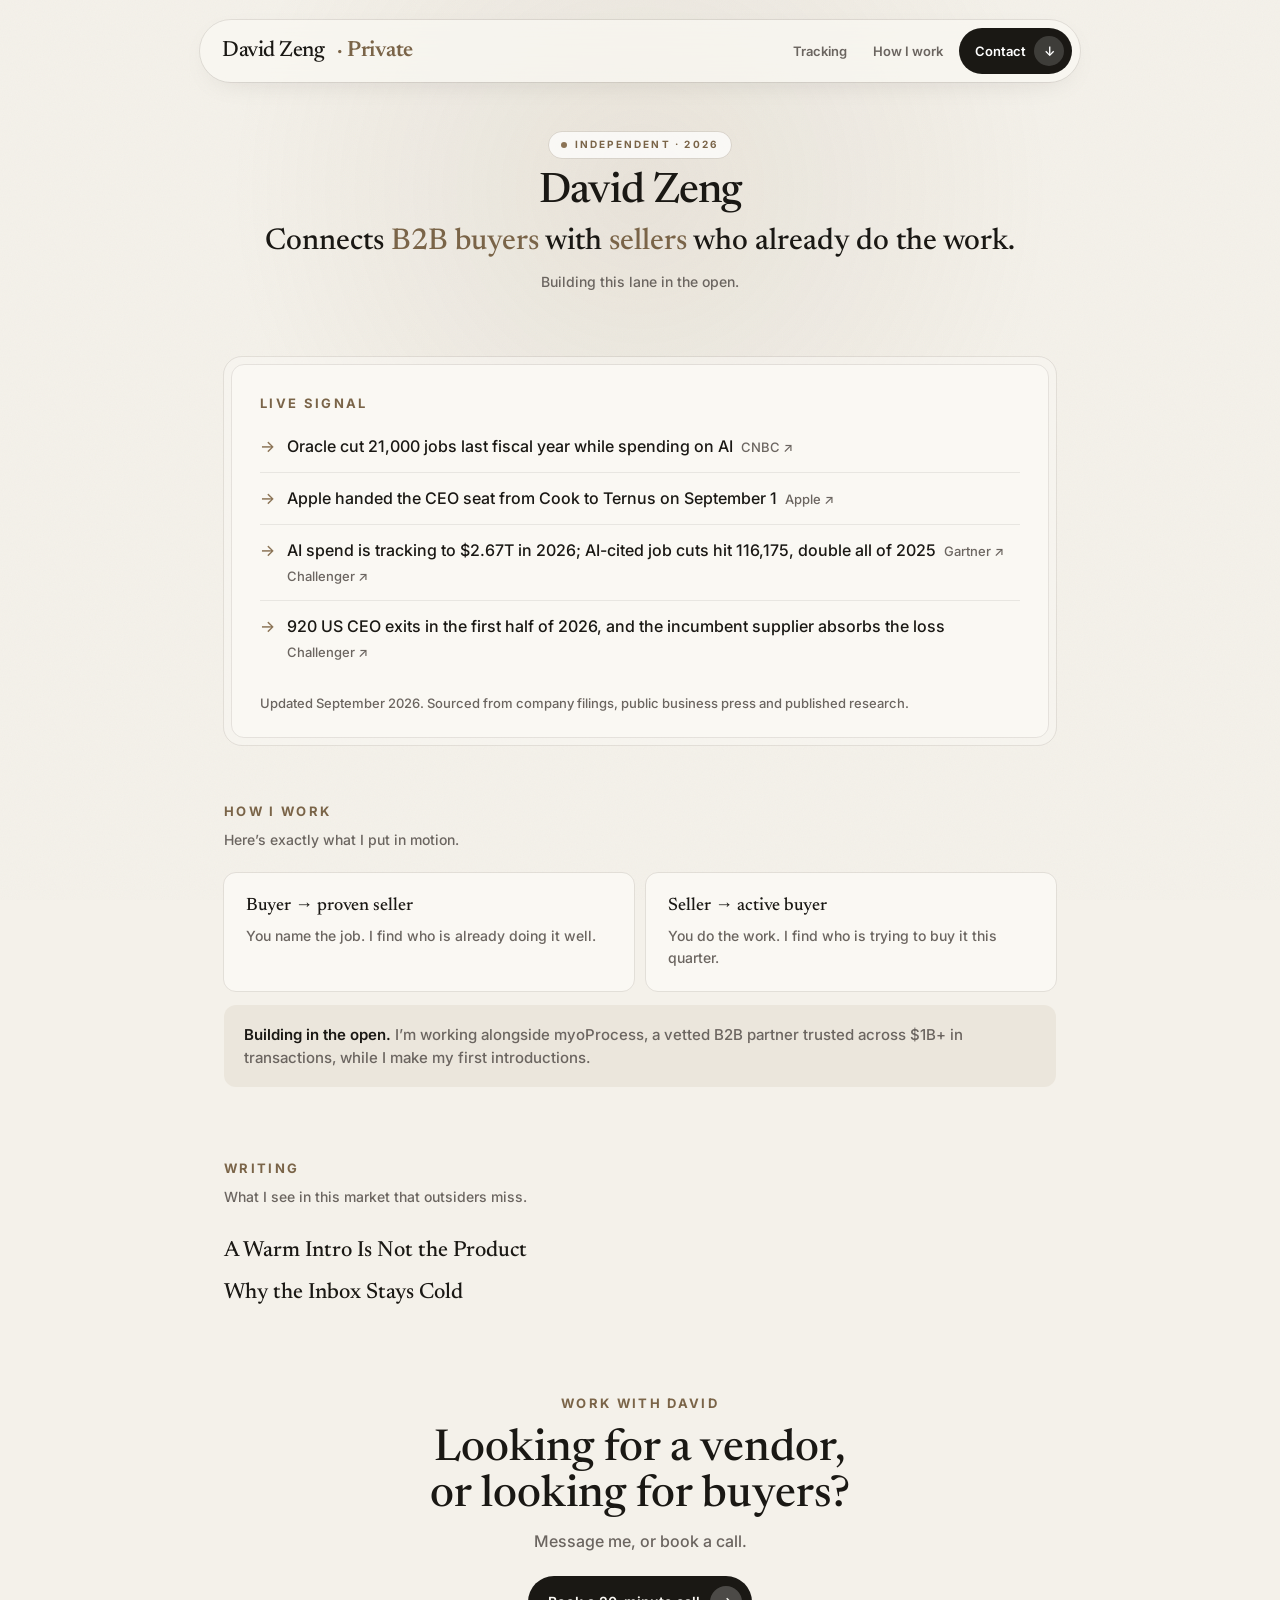
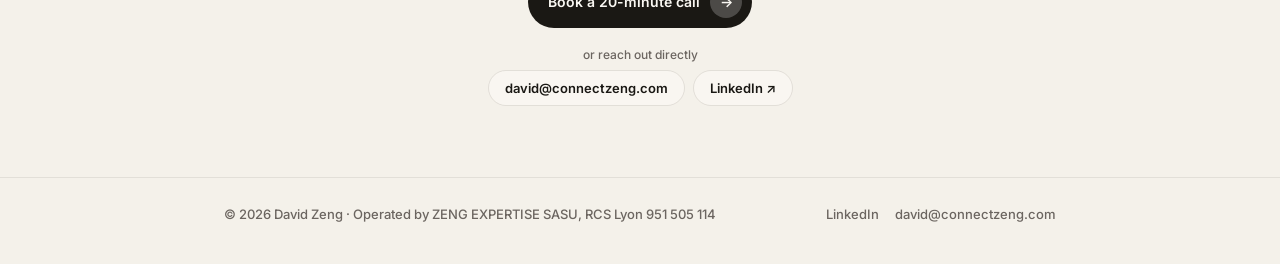
==== commit 1254fdd6: "Name the operating company in the footer Co-Authored-By: Claude Opus 5.5 <noreply@anthropic.com>" ====
--- a/index.html
+++ b/index.html
@@ -105,7 +105,7 @@
 
 <footer>
   <div class="wrap foot">
-    <span>© 2026 David Zeng</span>
+    <span>© 2026 David Zeng · Operated by <a href="https://zengexpertise.com" target="_blank" rel="noopener">ZENG EXPERTISE SASU, RCS Lyon 951 505 114</a></span>
     <div class="foot-links">
       <a href="https://www.linkedin.com/in/david-zeng/" target="_blank" rel="noopener">LinkedIn</a>
       <a href="mailto:david@connectzeng.com">david@connectzeng.com</a>
